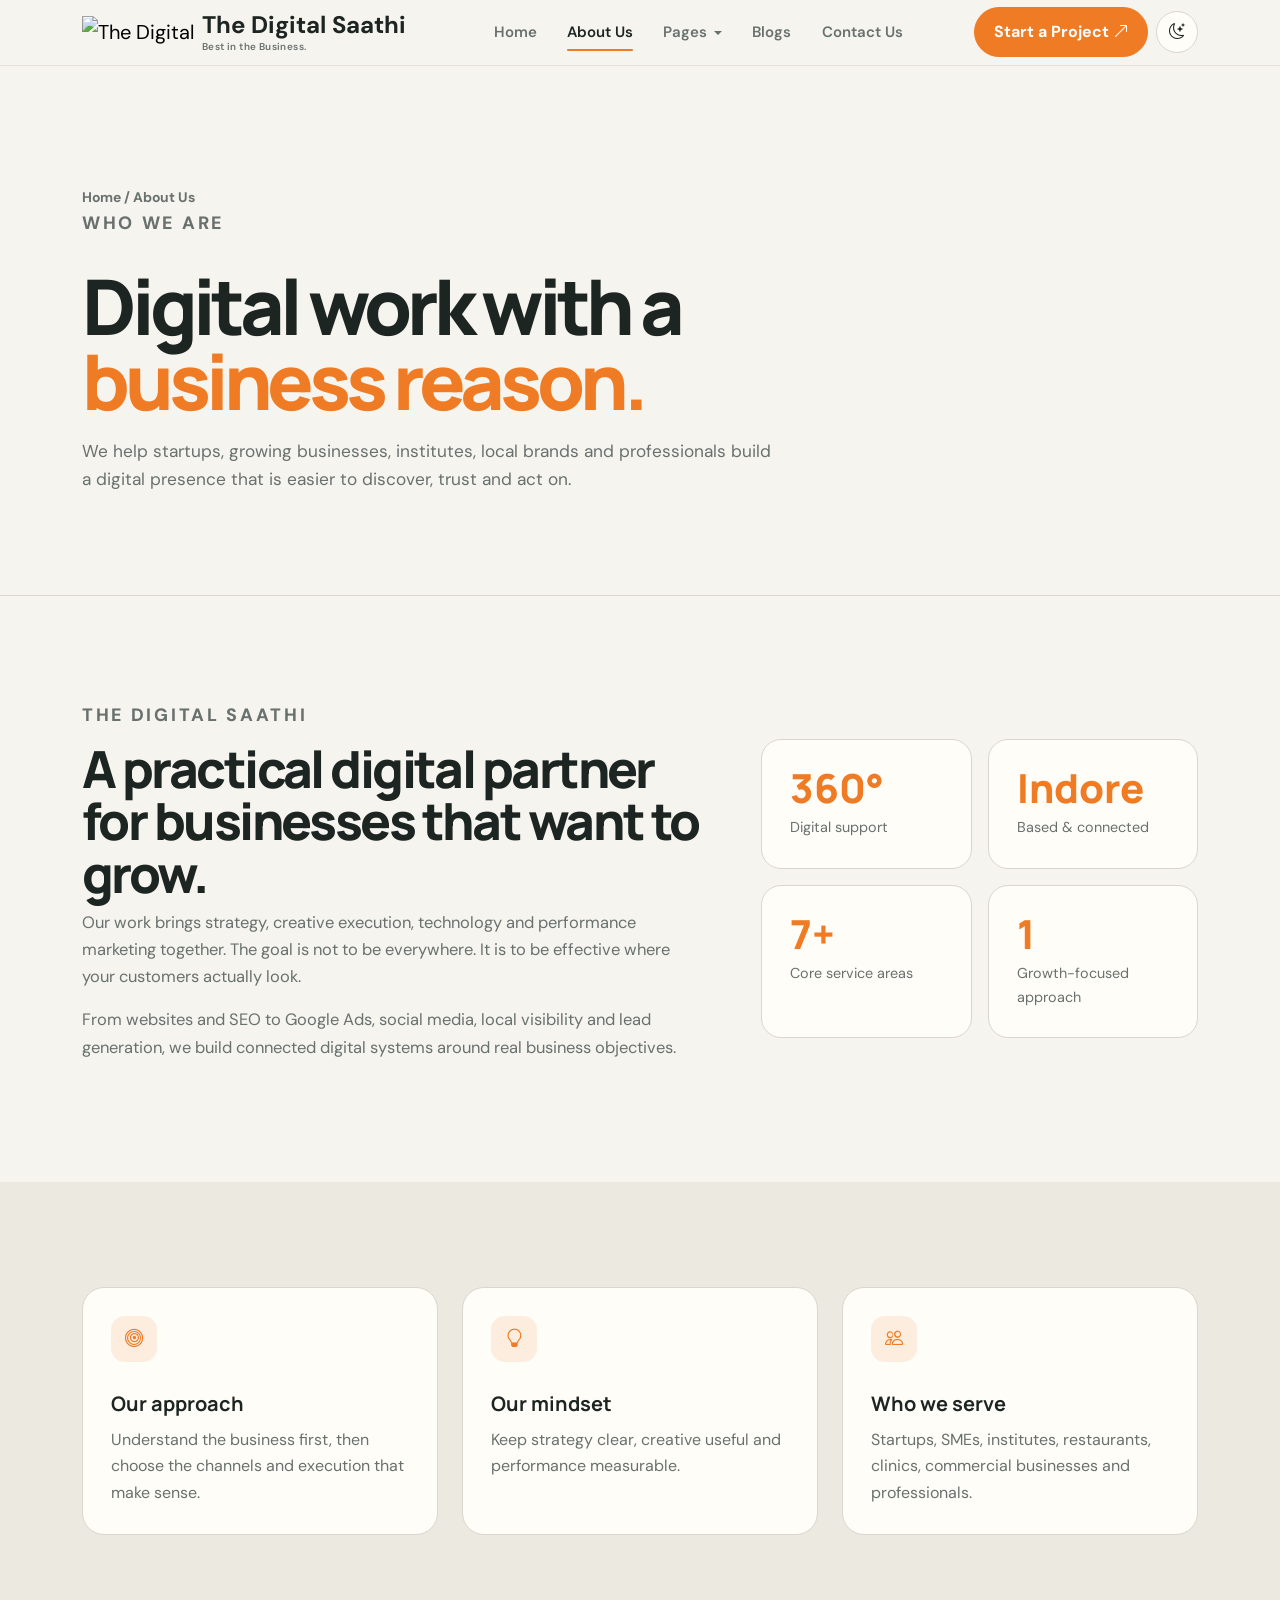
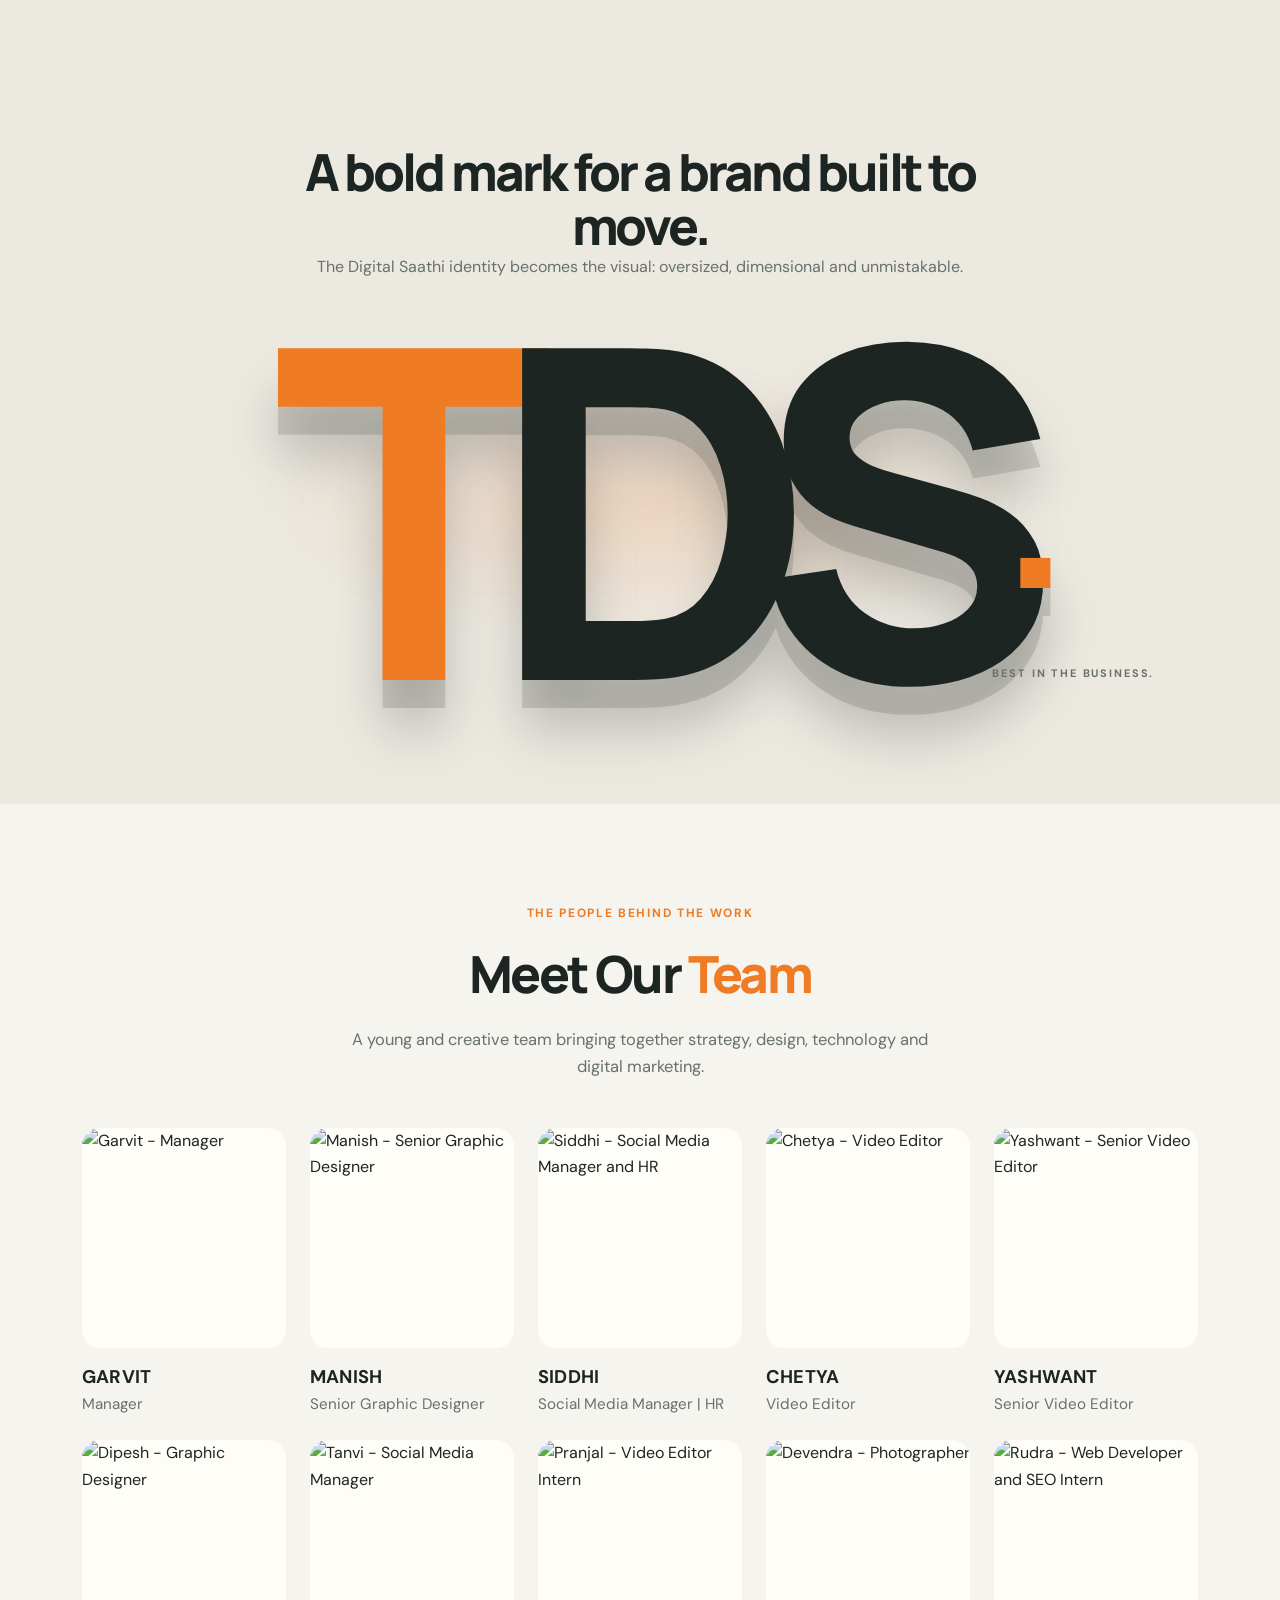
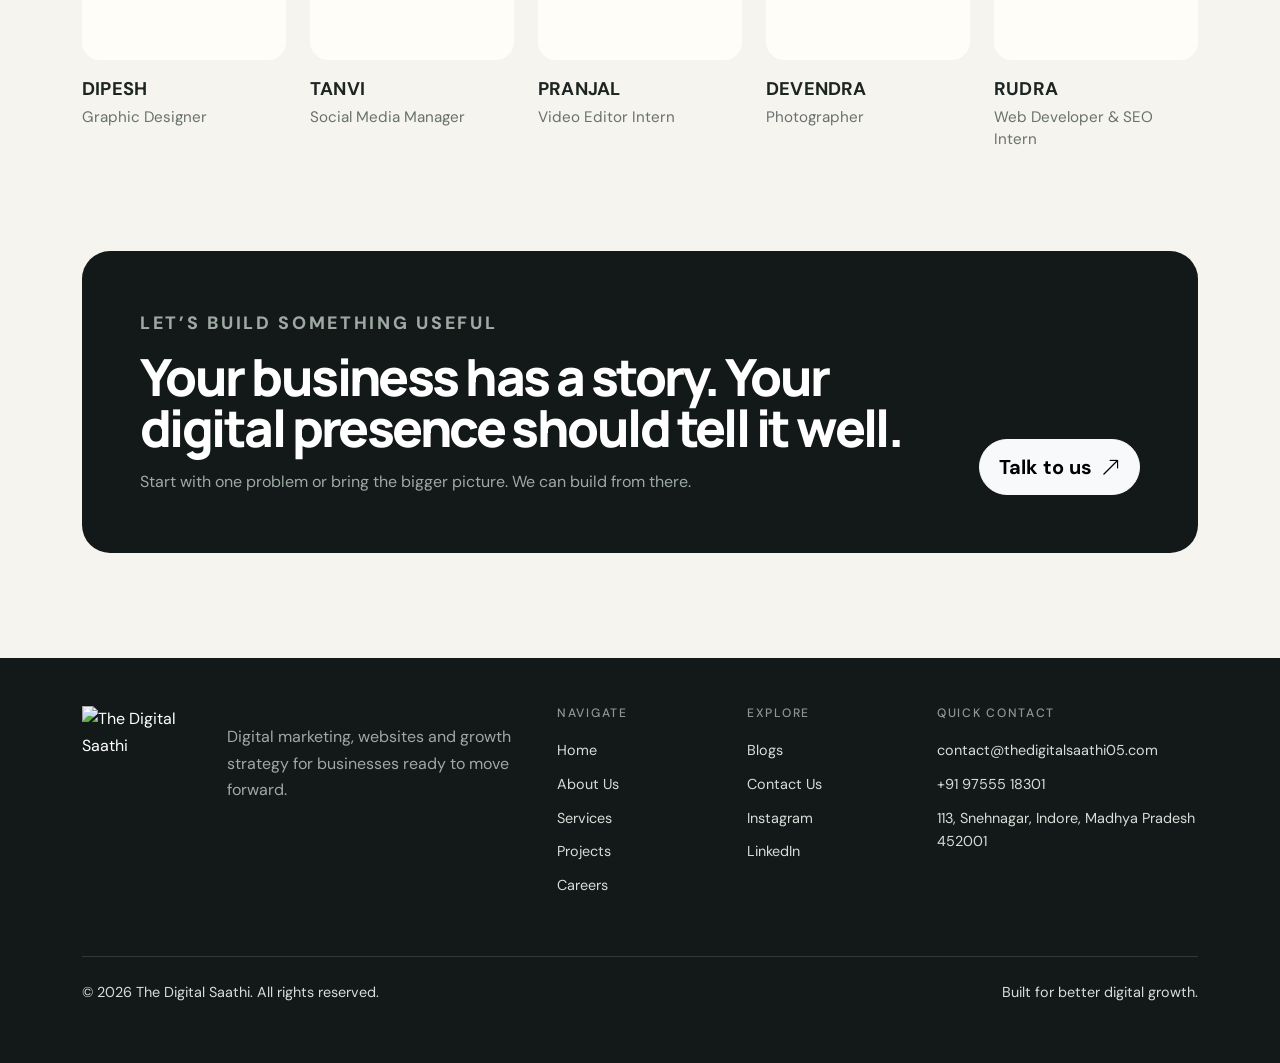
==== about.html @ 571f14b5 "Add animations and visual enhancements" ====
<!doctype html>
<html lang="en" data-theme="light">
    <head>
        <meta charset="utf-8" />
        <meta name="viewport" content="width=device-width, initial-scale=1" />
        <meta
            name="description"
            content="The Digital Saathi is a trusted digital marketing company in Indore offering SEO, social media marketing, ads, videography & web development."
        />
        <title>About Us | Digital Marketing Agency in Indore - The Digital Saathi</title>
        <link rel="icon" type="image/png" href="assets/logo.png" />
        <link rel="preconnect" href="https://fonts.googleapis.com" />
        <link rel="preconnect" href="https://fonts.gstatic.com" crossorigin />
        <link
            href="https://fonts.googleapis.com/css2?family=DM+Sans:wght@400;500;600;700&family=Manrope:wght@600;700;800&display=swap"
            rel="stylesheet"
        />
        <link
            href="https://cdn.jsdelivr.net/npm/bootstrap@5.3.3/dist/css/bootstrap.min.css"
            rel="stylesheet"
        />
        <link
            href="https://cdn.jsdelivr.net/npm/bootstrap-icons@1.11.3/font/bootstrap-icons.css"
            rel="stylesheet"
        />
        <link rel="stylesheet" href="style.css" />
    </head>
    <body>
        <header class="site-header">
            <nav
                class="navbar navbar-expand-lg py-3"
                aria-label="Main navigation"
            >
                <div class="container">
                    <a
                        class="navbar-brand d-flex align-items-center gap-2"
                        href="index.html"
                    >
                        <img
                            src="assets/logo.png"
                            alt="The Digital Saathi"
                            class="brand-logo"
                        />

                        <span class="brand-text">
                            <span class="brand-name">The Digital Saathi</span>
                            <span class="brand-tagline"
                                >Best in the Business.</span
                            >
                        </span>
                    </a>
                    <div
                        class="d-flex align-items-center gap-2 order-lg-3 navbar-actions"
                    >
                        <a
                            href="contact.html"
                            class="btn btn-brand d-none d-sm-inline-flex"
                            >Start a Project
                            <i class="bi bi-arrow-up-right ms-1"></i></a
                        ><button
                            class="navbar-toggler"
                            type="button"
                            data-bs-toggle="collapse"
                            data-bs-target="#mainNav"
                            aria-controls="mainNav"
                            aria-expanded="false"
                            aria-label="Toggle navigation"
                        >
                            <span class="navbar-toggler-icon"></span>
                        </button>
                        <button
                            class="theme-toggle"
                            id="themeToggle"
                            aria-label="Switch theme">
                            <i class="bi bi-moon-stars"></i>
                        </button>
                    </div>
                    <div
                        class="collapse navbar-collapse justify-content-center"
                        id="mainNav"
                    >
                        <ul class="navbar-nav gap-lg-2 align-items-lg-center">
                            <li class="nav-item">
                                <a class="nav-link" href="index.html">Home</a>
                            </li>
                            <li class="nav-item">
                                <a class="nav-link active" href="about.html"
                                    >About Us</a
                                >
                            </li>
                            <li class="nav-item dropdown">
                                <a
                                    class="nav-link dropdown-toggle"
                                    href="#"
                                    role="button"
                                    data-bs-toggle="dropdown"
                                    aria-expanded="false"
                                    >Pages</a
                                >
                                <ul class="dropdown-menu">
                                    <li>
                                        <a
                                            class="dropdown-item"
                                            href="services.html"
                                            >Services</a
                                        >
                                    </li>
                                    <li>
                                        <a
                                            class="dropdown-item"
                                            href="projects.html"
                                            >Projects</a
                                        >
                                    </li>
                                    <li>
                                        <a
                                            class="dropdown-item"
                                            href="careers.html"
                                            >Careers</a
                                        >
                                    </li>
                                </ul>
                            </li>
                            <li class="nav-item">
                                <a class="nav-link" href="blog.html">Blogs</a>
                            </li>
                            <li class="nav-item">
                                <a class="nav-link" href="contact.html"
                                    >Contact Us</a
                                >
                            </li>
                        </ul>
                    </div>
                </div>
            </nav>
        </header>
        <main>
            <section class="page-hero">
                <div class="container">
                    <div class="breadcrumbs">
                        <a href="index.html">Home</a> / About Us
                    </div>
                    <div class="reveal">
                        <span class="section-kicker">Who we are</span>
                        <h1>
                            Digital work with a
                            <span class="accent-text">business reason.</span>
                        </h1>
                        <p>
                            We help startups, growing businesses, institutes,
                            local brands and professionals build a digital
                            presence that is easier to discover, trust and act
                            on.
                        </p>
                    </div>
                </div>
            </section>
            <section class="section-pad">
                <div class="container">
                    <div class="row g-5 align-items-center">
                        <div class="col-lg-7 reveal">
                            <span class="section-kicker"
                                >The Digital Saathi</span
                            >
                            <h2>
                                A practical digital partner for businesses that
                                want to grow.
                            </h2>
                            <p class="section-lead">
                                Our work brings strategy, creative execution,
                                technology and performance marketing together.
                                The goal is not to be everywhere. It is to be
                                effective where your customers actually look.
                            </p>
                            <p class="section-lead">
                                From websites and SEO to Google Ads, social
                                media, local visibility and lead generation, we
                                build connected digital systems around real
                                business objectives.
                            </p>
                        </div>
                        <div class="col-lg-5">
                            <div class="row g-3">
                                <div class="col-6 reveal">
                                    <div class="stat-card">
                                        <strong>360°</strong
                                        ><span>Digital support</span>
                                    </div>
                                </div>
                                <div class="col-6 reveal reveal-delay-1">
                                    <div class="stat-card">
                                        <strong>Indore</strong
                                        ><span>Based & connected</span>
                                    </div>
                                </div>
                                <div class="col-6 reveal reveal-delay-2">
                                    <div class="stat-card">
                                        <strong>7+</strong
                                        ><span>Core service areas</span>
                                    </div>
                                </div>
                                <div class="col-6 reveal reveal-delay-3">
                                    <div class="stat-card">
                                        <strong>1</strong
                                        ><span>Growth-focused approach</span>
                                    </div>
                                </div>
                            </div>
                        </div>
                    </div>
                </div>
            </section>
            <section class="section-pad section-tint">
                <div class="container">
                    <div class="row g-4">
                        <div class="col-lg-4 reveal">
                            <div class="feature-card">
                                <div class="icon-box">
                                    <i class="bi bi-bullseye"></i>
                                </div>
                                <h3>Our approach</h3>
                                <p>
                                    Understand the business first, then choose
                                    the channels and execution that make sense.
                                </p>
                            </div>
                        </div>
                        <div class="col-lg-4 reveal reveal-delay-1">
                            <div class="feature-card">
                                <div class="icon-box">
                                    <i class="bi bi-lightbulb"></i>
                                </div>
                                <h3>Our mindset</h3>
                                <p>
                                    Keep strategy clear, creative useful and
                                    performance measurable.
                                </p>
                            </div>
                        </div>
                        <div class="col-lg-4 reveal reveal-delay-2">
                            <div class="feature-card">
                                <div class="icon-box">
                                    <i class="bi bi-people"></i>
                                </div>
                                <h3>Who we serve</h3>
                                <p>
                                    Startups, SMEs, institutes, restaurants,
                                    clinics, commercial businesses and
                                    professionals.
                                </p>
                            </div>
                        </div>
                    </div>
                </div>
            </section>

            <!-- Standalone concept 2: Giant DS Sculpture -->
        <section class="section-pad" id="dsConceptSculpture" aria-labelledby="dsSculptureTitle">
            <div class="container ds-concept-inner">
                <div class="ds-concept-head">
                    <!-- <span class="ds-concept-kicker">The brand, in the spotlight</span> -->
                    <h2 id="dsSculptureTitle">A bold mark for a brand built to move.</h2>
                    <p class="ds-concept-intro">The Digital Saathi identity becomes the visual: oversized, dimensional and unmistakable.</p>
                </div>
                <div class="ds-sculpture-stage" data-ds-sculpture>
                    <div class="ds-sculpture-grid" aria-hidden="true"></div>
                    <i class="bi bi-stars ds-sculpture-star ds-star-one" aria-hidden="true"></i><i class="bi bi-stars ds-sculpture-star ds-star-two" aria-hidden="true"></i>
                    <div class="ds-sculpture-mark" aria-label="DS, The Digital Saathi"><span>T</span><span>D</span><span>S</span><span class="ds-sculpture-period">.</span></div>
                    <span class="ds-sculpture-caption">Best in the Business.</span>
                </div>
            </div>
        </section>

            <!-- ========================= OUR TEAM ========================= -->

            <section class="team-section section-padding" id="team">
                <div class="container">
                    <div class="section-heading text-center mb-5">
                        <span class="section-eyebrow"
                            >THE PEOPLE BEHIND THE WORK</span
                        >
                        <h2>Meet Our <span>Team</span></h2>
                        <p>
                            A young and creative team bringing together
                            strategy, design, technology and digital marketing.
                        </p>
                    </div>

                    <div class="row g-4">
                        <!-- Garvit -->
                        <div class="col-12 col-md-4 team-col">
                            <div class="team-card">
                                <div class="team-image">
                                    <img
                                        src="assets/team/garvit.jpeg"
                                        alt="Garvit - Manager"
                                        loading="lazy"
                                    />
                                </div>
                                <div class="team-info">
                                    <h3>Garvit</h3>
                                    <p>Manager</p>
                                </div>
                            </div>
                        </div>

                        <!-- Manish -->
                        <div class="col-12 col-md-4 team-col">
                            <div class="team-card">
                                <div class="team-image">
                                    <img
                                        src="assets/team/manish.jpeg"
                                        alt="Manish - Senior Graphic Designer"
                                        loading="lazy"
                                    />
                                </div>
                                <div class="team-info">
                                    <h3>Manish</h3>
                                    <p>Senior Graphic Designer</p>
                                </div>
                            </div>
                        </div>

                        <!-- Siddhi -->
                        <div class="col-12 col-md-4 team-col">
                            <div class="team-card">
                                <div class="team-image">
                                    <img
                                        src="assets/team/siddhi.jpeg"
                                        alt="Siddhi - Social Media Manager and HR"
                                        loading="lazy"
                                    />
                                </div>
                                <div class="team-info">
                                    <h3>Siddhi</h3>
                                    <p>Social Media Manager | HR</p>
                                </div>
                            </div>
                        </div>

                        <!-- Chetya -->
                        <div class="col-12 col-md-4 team-col">
                            <div class="team-card">
                                <div class="team-image">
                                    <img
                                        src="assets/team/chetya.jpeg"
                                        alt="Chetya - Video Editor"
                                        loading="lazy"
                                    />
                                </div>
                                <div class="team-info">
                                    <h3>Chetya</h3>
                                    <p>Video Editor</p>
                                </div>
                            </div>
                        </div>

                        <!-- Yashwant -->
                        <div class="col-12 col-md-4 team-col">
                            <div class="team-card">
                                <div class="team-image">
                                    <img
                                        src="assets/team/yashwant.jpeg"
                                        alt="Yashwant - Senior Video Editor"
                                        loading="lazy"
                                    />
                                </div>
                                <div class="team-info">
                                    <h3>Yashwant</h3>
                                    <p>Senior Video Editor</p>
                                </div>
                            </div>
                        </div>

                        <!-- Dipesh -->
                        <div class="col-12 col-md-4 team-col">
                            <div class="team-card">
                                <div class="team-image">
                                    <img
                                        src="assets/team/dipesh.jpeg"
                                        alt="Dipesh - Graphic Designer"
                                        loading="lazy"
                                    />
                                </div>
                                <div class="team-info">
                                    <h3>Dipesh</h3>
                                    <p>Graphic Designer</p>
                                </div>
                            </div>
                        </div>

                        <!-- Tanvi -->
                        <div class="col-12 col-md-4 team-col">
                            <div class="team-card">
                                <div class="team-image">
                                    <img
                                        src="assets/team/tanvi.jpeg"
                                        alt="Tanvi - Social Media Manager"
                                        loading="lazy"
                                    />
                                </div>
                                <div class="team-info">
                                    <h3>Tanvi</h3>
                                    <p>Social Media Manager</p>
                                </div>
                            </div>
                        </div>

                        <!-- Pranjal -->
                        <div class="col-12 col-md-4 team-col">
                            <div class="team-card">
                                <div class="team-image">
                                    <img
                                        src="assets/team/pranjal.jpeg"
                                        alt="Pranjal - Video Editor Intern"
                                        loading="lazy"
                                    />
                                </div>
                                <div class="team-info">
                                    <h3>Pranjal</h3>
                                    <p>Video Editor Intern</p>
                                </div>
                            </div>
                        </div>

                        <!-- Devendra -->
                        <div class="col-12 col-md-4 team-col">
                            <div class="team-card">
                                <div class="team-image">
                                    <img
                                        src="assets/team/devendra.jpeg"
                                        alt="Devendra - Photographer"
                                        loading="lazy"
                                    />
                                </div>
                                <div class="team-info">
                                    <h3>Devendra</h3>
                                    <p>Photographer</p>
                                </div>
                            </div>
                        </div>

                        <!-- Rudra -->
                        <div class="col-12 col-md-4 team-col">
                            <div class="team-card">
                                <div class="team-image">
                                    <img
                                        src="assets/team/rudra.png"
                                        alt="Rudra - Web Developer and SEO Intern"
                                        loading="lazy"
                                    />
                                </div>
                                <div class="team-info">
                                    <h3>Rudra</h3>
                                    <p>Web Developer &amp; SEO Intern</p>
                                </div>
                            </div>
                        </div>
                    </div>
                </div>
            </section>

            <section class="cta-section">
                <div class="container">
                    <div class="cta-card reveal">
                        <div>
                            <span class="section-kicker light"
                                >Let’s build something useful</span
                            >
                            <h2>
                                Your business has a story. Your digital presence
                                should tell it well.
                            </h2>
                            <p>
                                Start with one problem or bring the bigger
                                picture. We can build from there.
                            </p>
                        </div>
                        <a class="btn btn-light btn-lg" href="contact.html"
                            >Talk to us <i class="bi bi-arrow-up-right ms-1"></i
                        ></a>
                    </div>
                </div>
            </section>
        </main>
        <footer class="site-footer">
            <div class="container py-5">
                <div class="row g-4 justify-content-between">
                    <div class="col-lg-5 d-flex flex-row">
                        <img
                            src="assets/logo.png"
                            alt="The Digital Saathi"
                            class="brand-logo f-logo"
                        />
                        <p class="footer-copy">
                            Digital marketing, websites and growth strategy for
                            businesses ready to move forward.
                        </p>
                    </div>
                    <div class="col-6 col-lg-2">
                        <h4>Navigate</h4>
                        <a href="index.html">Home</a
                        ><a href="about.html">About Us</a
                        ><a href="services.html">Services</a
                        ><a href="projects.html">Projects</a
                        ><a href="careers.html">Careers</a>
                    </div>
                    <div class="col-6 col-lg-2">
                        <h4>Explore</h4>
                        <a href="blog.html">Blogs</a
                        ><a href="contact.html">Contact Us</a
                        ><a
                            href="https://www.instagram.com/the_digital_saathi_/"
                            target="_blank"
                            rel="noopener"
                            >Instagram</a
                        ><a
                            href="https://www.linkedin.com/company/the-digital-saathi/"
                            target="_blank"
                            rel="noopener"
                            >LinkedIn</a
                        >
                    </div>
                    <div class="col-lg-3">
                        <h4>Quick contact</h4>
                        <a href="mailto:contact@thedigitalsaathi05.com"
                            >contact@thedigitalsaathi05.com</a
                        ><a href="tel:+919755518301">+91 97555 18301</a
                        ><span
                            >113, Snehnagar, Indore, Madhya Pradesh 452001</span
                        >
                    </div>
                </div>
                <div class="footer-bottom mt-5 pt-4">
                    <span>© 2026 The Digital Saathi. All rights reserved.</span>
                    <span>Built for better digital growth.</span>
                </div>
            </div>
        </footer>
        <button id="backToTop" class="back-top" aria-label="Back to top">
            <i class="bi bi-arrow-up"></i>
        </button>
        <script src="https://cdn.jsdelivr.net/npm/bootstrap@5.3.3/dist/js/bootstrap.bundle.min.js"></script>
        <script src="script.js"></script>
    </body>
</html>
---- style.css ----
:root {
    --bg: #f6f4ef;
    --surface: #fffdf8;
    --surface-2: #ece9e1;
    --text: #1d2523;
    --muted: #68716e;
    --line: #d9d6cd;
    --dark: #121918;
    --dark-2: #1a2220;
    --accent: #ef7b24;
    --accent-2: #d96012;
    --shadow: 0 18px 50px rgba(25, 31, 29, .08)
}

html[data-theme="dark"] {
    --bg: #0d1211;
    --surface: #141a18;
    --surface-2: #1b2421;
    --text: #edf1ee;
    --muted: #a6afaa;
    --line: #2c3531;
    --dark: #070b0a;
    --dark-2: #111715;
    --shadow: 0 18px 50px rgba(0, 0, 0, .28)
}

* {
    box-sizing: border-box
}

html {
    scroll-behavior: smooth
}

body {
    margin: 0;
    background: var(--bg);
    color: var(--text);
    font-family: "DM Sans", sans-serif;
    line-height: 1.65;
    transition: background .25s ease, color .25s ease
}

/* ----- */
.brand-text {
    display: flex;
    flex-direction: column;
    line-height: 1.1;
}

.brand-name {
    font-size: 1.5rem;
    font-weight: 700;
    color: var(--text);
}

.brand-tagline {
    margin-top: 3px;
    font-size: 0.62rem;
    font-weight: 600;
    color: var(--muted);
    letter-spacing: 0.04em;
}

.navbar-brand:hover .brand-name {
    color: var(--accent);
}

.navbar-brand:hover .brand-tagline {
    color: var(--accent);
}

/* ------ */
a {
    color: inherit;
    text-decoration: none
}

.site-header {
    position: sticky;
    top: 0;
    z-index: 1000;
    background: color-mix(in srgb, var(--bg) 90%, transparent);
    backdrop-filter: blur(16px);
    border-bottom: 1px solid color-mix(in srgb, var(--line) 70%, transparent)
}

.navbar-brand {
    min-width: 170px
}

.brand-logo {
    width: 112px;
    height: auto;
    display: block
}

.nav-link {
    font-size: .94rem;
    font-weight: 600;
    color: var(--muted) !important;
    padding: .55rem .7rem !important
}

.nav-link:hover,
.nav-link.active {
    color: var(--text) !important
}

.btn {
    border-radius: 999px;
    font-weight: 700;
    padding: .75rem 1.15rem
}

.btn-brand {
    background: var(--accent);
    border: 1px solid var(--accent);
    color: #fff
}

.btn-brand:hover {
    background: var(--accent-2);
    border-color: var(--accent-2);
    color: #fff;
    transform: translateY(-1px)
}

.btn-outline-brand {
    border: 1px solid var(--line);
    color: var(--text);
    background: transparent
}

.btn-outline-brand:hover {
    border-color: var(--accent);
    color: var(--accent)
}

.theme-toggle {
    width: 42px;
    height: 42px;
    border: 1px solid var(--line);
    border-radius: 50%;
    background: var(--surface);
    color: var(--text);
    display: grid;
    place-items: center
}

.navbar-toggler {
    border-color: var(--line);
    padding: .45rem
}

.navbar-toggler-icon {
    filter: var(--toggler-filter, none)
}

html[data-theme="dark"] .navbar-toggler-icon {
    filter: invert(1)
}

.section-pad {
    padding: 105px 0
}

.section-heading {
    display: flex;
    flex-direction: column;
    gap: 10px;
}

.hero {
    min-height: calc(100vh - 76px);
    display: flex;
    align-items: center;
    position: relative
}

.hero h1 {
    font: 800 clamp(3rem, 6vw, 5.8rem)/.98 "Manrope", sans-serif;
    letter-spacing: -.065em;
    max-width: 900px;
    margin: 20px 0
}

.accent-text {
    color: var(--accent)
}

.hero-copy {
    font-size: 1.14rem;
    color: var(--muted);
    max-width: 680px
}

.eyebrow,
.section-kicker {
    display: inline-flex;
    align-items: center;
    gap: .55rem;
    text-transform: uppercase;
    letter-spacing: .15em;
    font-size: 1.12rem;
    font-weight: 800;
    color: var(--muted)
}

.eyebrow-dot {
    width: 7px;
    height: 7px;
    background: var(--accent);
    border-radius: 50%;
    box-shadow: 0 0 0 5px color-mix(in srgb, var(--accent) 15%, transparent)
}

.hero-note {
    font-size: .9rem;
    color: var(--muted)
}

.hero-orb {
    position: absolute;
    border-radius: 50%;
    pointer-events: none;
    filter: blur(1px);
    opacity: .6
}

.hero-orb-one {
    width: 330px;
    height: 330px;
    right: 7%;
    top: 2%;
    background: radial-gradient(circle, color-mix(in srgb, var(--accent) 15%, transparent), transparent 68%)
}

.hero-orb-two {
    width: 230px;
    height: 230px;
    left: 32%;
    bottom: 3%;
    background: radial-gradient(circle, color-mix(in srgb, #8da59b 15%, transparent), transparent 68%)
}

.hero-card {
    background: var(--dark);
    border: 1px solid #303936;
    border-radius: 28px;
    padding: 18px;
    color: #fff;
    box-shadow: var(--shadow);
    transform: rotate(1deg)
}

.hero-card-top,
.hero-card-bottom {
    display: flex;
    justify-content: space-between;
    align-items: center;
    font-size: .72rem;
    letter-spacing: .12em;
    color: #aab3ae
}

.status {
    letter-spacing: .04em;
    color: #d8dfdb
}

.status i {
    display: inline-block;
    width: 7px;
    height: 7px;
    border-radius: 50%;
    background: #6fcf97;
    margin-right: 6px
}

.hero-visual {
    height: 420px;
    margin: 14px 0;
    border-radius: 20px;
    position: relative;
    overflow: hidden;
    background: radial-gradient(circle at 30% 25%, rgba(239, 123, 36, .28), transparent 30%), linear-gradient(135deg, #202a27, #101514)
}

.signal {
    position: absolute;
    border: 1px solid rgba(239, 123, 36, .25);
    border-radius: 50%;
    left: 50%;
    top: 50%;
    transform: translate(-50%, -50%)
}

.signal-a {
    width: 150px;
    height: 150px
}

.signal-b {
    width: 270px;
    height: 270px
}

.signal-c {
    width: 410px;
    height: 410px
}

.growth-line {
    position: absolute;
    left: 12%;
    right: 12%;
    bottom: 24%;
    height: 45%;
    display: flex;
    align-items: flex-end;
    gap: 7%;
    transform: skewY(-12deg)
}

.growth-line span {
    flex: 1;
    border-radius: 8px 8px 2px 2px;
    background: linear-gradient(to top, rgba(239, 123, 36, .15), var(--accent));
    height: 20%
}

.growth-line span:nth-child(2) {
    height: 34%
}

.growth-line span:nth-child(3) {
    height: 48%
}

.growth-line span:nth-child(4) {
    height: 57%
}

.growth-line span:nth-child(5) {
    height: 78%
}

.growth-line span:nth-child(6) {
    height: 95%
}

.growth-arrow {
    position: absolute;
    right: 12%;
    top: 17%;
    width: 72px;
    height: 72px;
    border: 1px solid rgba(255, 255, 255, .22);
    border-radius: 50%;
    display: grid;
    place-items: center;
    font-size: 1.5rem;
    color: #fff
}

.hero-card-bottom {
    padding-top: 3px;
    letter-spacing: 0
}

.hero-card-bottom small {
    display: block;
    color: #87918c;
    font-size: .7rem;
    text-transform: uppercase;
    letter-spacing: .13em
}

.hero-card-bottom strong {
    display: block;
    color: #fff;
    font-size: .88rem;
    margin-top: 2px
}

.mini-badge {
    width: 38px;
    height: 38px;
    border: 1px solid rgba(255, 255, 255, .18);
    border-radius: 50%;
    display: grid;
    place-items: center;
    color: var(--accent);
    font-weight: 800
}

.border-y {
    border-top: 1px solid var(--line);
    border-bottom: 1px solid var(--line)
}

.trust-strip {
    background: var(--surface)
}

.muted-label {
    color: var(--muted);
    font-size: .74rem;
    text-transform: uppercase;
    letter-spacing: .12em;
    margin-right: .45rem
}

.trust-strip strong {
    font-size: .88rem
}

.section-kicker {
    margin-bottom: 12px
}

.section-kicker.light {
    color: #9fa9a4
}

.section-heading h2,
.section-pad h2 {
    font: 800 clamp(2.2rem, 4vw, 4rem)/1.02 "Manrope", sans-serif;
    letter-spacing: -.05em;
    margin: 0;
    max-width: 780px
}

.section-lead,
.section-heading>p {
    color: var(--muted);
    font-size: 1.03rem;
    max-width: 610px
}

.feature-card,
.service-card,
.project-card,
.quote-card {
    background: var(--surface);
    border: 1px solid var(--line);
    border-radius: 22px
}

.feature-card {
    padding: 28px;
    height: 100%
}

.icon-box {
    width: 46px;
    height: 46px;
    border-radius: 14px;
    background: color-mix(in srgb, var(--accent) 12%, var(--surface));
    color: var(--accent);
    display: grid;
    place-items: center;
    font-size: 1.15rem;
    margin-bottom: 28px
}

.feature-card h3,
.service-card h3,
.project-body h3 {
    font: 700 1.25rem "Manrope", sans-serif
}

.feature-card p,
.service-card p,
.project-body p {
    color: var(--muted);
    margin: 0
}

.section-tint {
    background: var(--surface-2)
}

.service-card {
    padding: 28px;
    height: 100%;
    position: relative;
    overflow: hidden;
    transition: transform 0.3s ease, border-color 0.3s ease, box-shadow 0.3s ease;
}

.service-card:hover {
    transform: translateY(-8px);
    border-color: var(--accent);
    box-shadow: 0 18px 40px rgba(0, 0, 0, 0.08);
}

.service-card>i {
    font-size: 1.6rem;
    color: var(--accent);
    display: block;
    margin: 44px 0 22px
}

.service-no {
    position: absolute;
    top: 22px;
    right: 24px;
    font-size: .75rem;
    color: var(--muted);
    font-weight: 800
}

.service-card a {
    display: inline-flex;
    gap: .4rem;
    margin-top: 24px;
    color: var(--text);
    font-weight: 700;
    font-size: .9rem
}

.service-mini {
    height: 100%;
    display: flex;
    gap: 18px;
    align-items: flex-start;
    padding: 22px;
    border: 1px solid var(--line);
    border-radius: 18px;
    background: color-mix(in srgb, var(--surface) 75%, transparent)
}

.service-mini>i {
    color: var(--accent);
    font-size: 1.3rem
}

.service-mini strong,
.service-mini span {
    display: block
}

.service-mini span {
    font-size: .88rem;
    color: var(--muted);
    margin-top: 4px
}

.project-card {
    overflow: hidden;
    height: 100%;
    transition: transform 0.3s ease, box-shadow 0.3s ease;
}

.project-card:hover {
    transform: translateY(-8px);
    box-shadow: 0 20px 45px rgba(0, 0, 0, 0.10);
}

.project-card img {
    transition: transform 0.5s ease;
}

.project-card:hover img {
    transform: scale(1.05);
}

.project-visual {
    height: 235px;
    padding: 20px;
    position: relative;
    display: flex;
    align-items: flex-end;
    justify-content: space-between;
    color: #fff;
    overflow: hidden
}

.project-visual:before,
.project-visual:after {
    content: "";
    position: absolute;
    border-radius: 50%;
    border: 1px solid rgba(255, 255, 255, .18)
}

.project-visual:before {
    width: 220px;
    height: 220px;
    right: -70px;
    top: -80px
}

.project-visual:after {
    width: 120px;
    height: 120px;
    left: -35px;
    bottom: -50px
}

.project-visual span {
    font-size: .7rem;
    letter-spacing: .15em;
    position: relative;
    z-index: 1
}

.project-mark {
    font: 800 2.8rem "Manrope", sans-serif;
    letter-spacing: -.08em;
    position: relative;
    z-index: 1
}

.project-1 {
    background: linear-gradient(135deg, #4c3326, #a66d45);
    background-image: url(assets/projects/coriander-leaf.jpeg);
}

.project-3 {
    width: 77%;
    margin: auto;
}

.project-5 {
    margin: 20px;
}

.project-visual {
    position: relative;
    overflow: hidden;
    height: 320px;
}

.project-visual .project-image {
    position: absolute;
    inset: 0;
    width: 100% !important;
    height: 100% !important;
    max-width: none !important;
    display: block;
    object-fit: contain;
    object-position: center;
    background: #fff;
}

.cat {
    color: black;
}

.project-restaurant {
    background: linear-gradient(135deg, #673a1c, #c18862)
}

.project-travel {
    background: linear-gradient(135deg, #243a4c, #648399)
}

.project-health {
    background: linear-gradient(135deg, #24443d, #6c9486)
}

.project-education {
    background: linear-gradient(135deg, #443d28, #96885b)
}

.project-cafe {
    background: linear-gradient(135deg, #392d3d, #8c6c84)
}

.project-play {
    background: linear-gradient(135deg, #263845, #5c8195)
}

.project-body {
    padding: 22px
}

.project-tag {
    display: inline-block;
    margin-top: 18px;
    padding: 5px 10px;
    border: 1px solid var(--line);
    border-radius: 999px;
    color: var(--muted);
    font-size: .72rem
}

.section-dark {
    background: var(--dark);
    color: #fff
}

.section-dark h2 {
    color: #fff
}

.dark-copy {
    color: #9ca7a1;
    max-width: 480px;
    margin-top: 22px
}

.process-list {
    border-top: 1px solid #303936
}

.process-item {
    display: grid;
    grid-template-columns: 72px 1fr;
    gap: 20px;
    padding: 28px 0;
    border-bottom: 1px solid #303936
}

.process-item>span {
    color: var(--accent);
    font-weight: 800;
    font-size: .85rem
}

.process-item h3 {
    font: 700 1.25rem "Manrope", sans-serif;
    margin: 0 0 6px
}

.process-item p {
    color: #9ca7a1;
    margin: 0;
    max-width: 600px
}

.quote-card {
    height: 100%;
    padding: 30px
}

.quote-mark {
    font: 800 4rem/.7 "Manrope", sans-serif;
    color: var(--accent);
    margin-bottom: 20px
}

.quote-card blockquote {
    font-size: 1.02rem;
    line-height: 1.7;
    margin: 0;
    color: var(--text)
}

.quote-card figcaption {
    margin-top: 26px;
    padding-top: 20px;
    border-top: 1px solid var(--line)
}

.quote-card figcaption strong,
.quote-card figcaption span {
    display: block
}

.quote-card figcaption span {
    color: var(--muted);
    font-size: .84rem;
    margin-top: 3px
}

.cta-section {
    padding: 0 0 105px
}

.cta-card {
    background: var(--dark);
    color: #fff;
    border-radius: 28px;
    padding: 58px;
    display: flex;
    justify-content: space-between;
    align-items: end;
    gap: 40px
}

.cta-card h2 {
    font: 800 clamp(2.2rem, 4vw, 4.2rem)/1 "Manrope", sans-serif;
    letter-spacing: -.05em;
    max-width: 780px;
    margin: 0 0 16px
}

.cta-card p {
    color: #9fa9a4;
    max-width: 620px;
    margin: 0
}

.cta-card .btn {
    white-space: nowrap
}

.contact-grid {
    display: grid;
    grid-template-columns: 2fr 1fr 1.5fr;
    gap: 25px
}

.contact-grid>div {
    padding-top: 18px;
    border-top: 1px solid var(--line)
}

.contact-grid span,
.contact-grid strong,
.contact-grid a {
    display: block
}

.contact-grid span {
    font-size: .7rem;
    text-transform: uppercase;
    letter-spacing: .15em;
    color: var(--muted);
    margin-bottom: 7px
}

.contact-grid strong,
.contact-grid a {
    font-size: .94rem
}

.contact-grid a:hover {
    color: var(--accent)
}

.site-footer {
    background: var(--dark);
    color: #fff
}

.footer-logo {
    width: 150px
}

.footer-copy {
    color: #9fa9a4;
    max-width: 300px;
    margin-top: 18px
}

.site-footer h4 {
    font-size: .76rem;
    text-transform: uppercase;
    letter-spacing: .14em;
    color: #8d9892;
    margin-bottom: 18px
}

.site-footer a,
.site-footer span {
    display: block;
    color: #d7ded9;
    font-size: .9rem;
    margin-bottom: 10px
}

.site-footer a:hover {
    color: var(--accent)
}

.footer-bottom {
    border-top: 1px solid #303936;
    color: #7f8a84;
    font-size: .76rem;
    display: flex;
    justify-content: space-between;
    gap: 20px
}

.back-top {
    position: fixed;
    right: 20px;
    bottom: 20px;
    width: 44px;
    height: 44px;
    border-radius: 50%;
    border: 1px solid var(--line);
    background: var(--surface);
    color: var(--text);
    display: grid;
    place-items: center;
    opacity: 0;
    pointer-events: none;
    transition: .25s;
    z-index: 999
}

.back-top.show {
    opacity: 1;
    pointer-events: auto
}

.reveal {
    opacity: 0;
    transform: translateY(26px);
    transition: opacity .7s ease, transform .7s ease;
}

.reveal-delay-0 {
    background-image: url(assets/projects/coriander-leaf.jpeg);

}

.reveal p {
    margin-top: 10px;
}

.reveal.visible {
    opacity: 1;
    transform: none
}

.reveal-delay-1 {
    transition-delay: .1s
}

.reveal-delay-2 {
    transition-delay: .18s
}

.reveal-delay-3 {
    transition-delay: .26s
}

@media(max-width:991.98px) {
    .navbar-brand {
        min-width: auto
    }

    .hero {
        padding-top: 75px
    }

    .hero-card {
        max-width: 560px;
        margin: auto
    }

    .cta-card {
        align-items: flex-start;
        flex-direction: column
    }

    .contact-grid {
        grid-template-columns: 1fr 1fr
    }

    .contact-grid>div:first-child {
        grid-column: 1/-1
    }
}

@media(max-width:575.98px) {
    .section-pad {
        padding: 78px 0
    }

    .hero h1 {
        font-size: 3rem
    }

    .hero-copy {
        font-size: 1rem
    }

    .hero-visual {
        height: 330px
    }

    .brand-logo {
        width: 80px !important
    }

    .contact-grid {
        grid-template-columns: 1fr
    }

    .cta-card {
        padding: 35px 25px
    }

    .footer-bottom {
        flex-direction: column
    }

    .trust-strip strong {
        display: block;
        margin-top: 6px
    }

    .btn-lg {
        font-size: .95rem
    }

    .navbar .btn-brand {
        padding: .65rem .9rem;
        font-size: .85rem
    }
}

/* Multi-page navigation */
.navbar .dropdown-menu {
    background: var(--surface);
    border: 1px solid var(--line);
    border-radius: 16px;
    padding: 10px;
    min-width: 190px;
    box-shadow: var(--shadow)
}

.navbar .dropdown-item {
    color: var(--text);
    font-size: .9rem;
    font-weight: 600;
    border-radius: 10px;
    padding: .7rem .8rem
}

.navbar .dropdown-item:hover,
.navbar .dropdown-item:focus {
    background: color-mix(in srgb, var(--accent) 10%, var(--surface));
    color: var(--accent)
}

.navbar .dropdown-toggle::after {
    margin-left: .35em
}

.page-hero {
    padding: 120px 0 85px;
    border-bottom: 1px solid var(--line);
    position: relative;
    overflow: hidden
}

.page-hero h1 {
    font: 800 clamp(3rem, 6vw, 5.6rem)/.98 "Manrope", sans-serif;
    letter-spacing: -.065em;
    max-width: 900px;
    margin: 18px 0
}

.page-hero p {
    font-size: 1.08rem;
    color: var(--muted);
    max-width: 690px
}

.breadcrumbs {
    font-size: .87rem;
    color: var(--muted);
    font-weight: 700
}

.breadcrumbs a:hover {
    color: var(--accent)
}

.stat-card {
    padding: 28px;
    border: 1px solid var(--line);
    border-radius: 20px;
    background: var(--surface);
    height: 100%
}

.stat-card strong {
    display: block;
    font: 800 2.5rem/1 "Manrope", sans-serif;
    color: var(--accent)
}

.stat-card span {
    display: block;
    color: var(--muted);
    font-size: .9rem;
    margin-top: 8px
}

.service-detail {
    padding: 34px;
    border: 1px solid var(--line);
    border-radius: 22px;
    background: var(--surface);
    height: 100%;
    position: relative
}

.service-detail .icon-box {
    margin-bottom: 24px
}

.service-detail h3 {
    font: 700 1.35rem "Manrope", sans-serif
}

.service-detail p {
    color: var(--muted)
}

.service-detail ul {
    list-style: none;
    padding: 0;
    margin: 20px 0 0
}

.service-detail li {
    padding: 7px 0;
    color: var(--muted);
    font-size: .9rem
}

.service-detail li::before {
    content: '↗';
    color: var(--accent);
    margin-right: 8px;
    font-weight: 700
}

.project-feature {
    border: 1px solid var(--line);
    border-radius: 24px;
    overflow: hidden;
    background: var(--surface)
}

.project-feature .project-visual {
    height: 300px
}

.project-feature .project-body {
    padding: 28px
}

.project-filter {
    display: flex;
    gap: 8px;
    flex-wrap: wrap
}

.filter-pill {
    border: 1px solid var(--line);
    background: var(--surface);
    color: var(--muted);
    border-radius: 999px;
    padding: 8px 14px;
    font-size: .8rem;
    font-weight: 700
}

.filter-pill.active,
.filter-pill:hover {
    border-color: var(--accent);
    color: var(--accent)
}

.career-card {
    border: 1px solid var(--line);
    border-radius: 20px;
    padding: 26px;
    background: var(--surface);
    height: 100%
}

.career-card h3 {
    font: 700 1.2rem "Manrope", sans-serif
}

.career-meta {
    color: var(--muted);
    font-size: .82rem
}

.blog-card {
    border: 1px solid var(--line);
    border-radius: 22px;
    overflow: hidden;
    background: var(--surface);
    height: 100%
}

.blog-cover {
    height: 210px;
    /* padding: 22px; */
    display: flex;
    align-items: flex-end;
    position: relative;
    color: #fff;
    background: linear-gradient(135deg, #26342f, #6b7d72)
}

.blog-cover.alt {
    background: linear-gradient(135deg, #3b3028, #8a684e)
}

.blog-cover.blue {
    background: linear-gradient(135deg, #293540, #607b8f)
}

.blog-cover span {
    font-size: .7rem;
    letter-spacing: .15em;
    font-weight: 700
}

.blog-body {
    padding: 24px
}

.blog-body h3 {
    font: 700 1.25rem/1.25 "Manrope", sans-serif
}

.blog-body p {
    color: var(--muted);
    font-size: .9rem
}

.blog-meta {
    color: var(--muted);
    font-size: .75rem;
    text-transform: uppercase;
    letter-spacing: .1em
}

.contact-card {
    border: 1px solid var(--line);
    border-radius: 22px;
    padding: 28px;
    background: var(--surface);
    height: 100%
}

.contact-card i {
    color: var(--accent);
    font-size: 1.35rem
}

.contact-card h3 {
    font: 700 1.15rem "Manrope", sans-serif;
    margin-top: 18px
}

.contact-card p,
.contact-card a {
    color: var(--muted);
    font-size: .92rem
}

.contact-card a:hover {
    color: var(--accent)
}

.form-control,
.form-select {
    background: var(--surface);
    border: 1px solid var(--line);
    color: var(--text);
    border-radius: 13px;
    padding: .8rem 1rem
}

.form-control:focus,
.form-select:focus {
    background: var(--surface);
    color: var(--text);
    border-color: var(--accent);
    box-shadow: 0 0 0 .2rem color-mix(in srgb, var(--accent) 12%, transparent)
}

.form-label {
    font-size: .82rem;
    font-weight: 700;
    color: var(--muted)
}

@media(max-width:991.98px) {
    .navbar .dropdown-menu {
        border: 0;
        box-shadow: none;
        background: transparent;
        padding-left: 12px
    }

    .page-hero {
        padding: 90px 0 65px
    }
}

.section-divider {
    width: 100%;
    height: 1px;
    background: rgba(30, 40, 38, 0.08);
}

/* =========================
   NAVBAR REFINEMENT
========================= */

.site-header .navbar {
    padding-top: 0.45rem !important;
    padding-bottom: 0.45rem !important;
}

.brand-logo {
    transition: transform 0.25s ease, opacity 0.25s ease;
}

.brand-logo:hover {
    transform: scale(1.04);
    opacity: 0.9;
}

/* Navbar link hover effect */

.navbar .nav-link {
    position: relative;
    transition: color 0.25s ease;
}

/* =========================
   NAVBAR HOVER EFFECT
========================= */

.navbar .nav-link {
    transition: color 0.25s ease;
}

.navbar .nav-link:hover,
.navbar .nav-link.active {
    color: var(--text) !important;
}

/* Underline only normal navigation links */
.navbar .nav-item:not(.dropdown) .nav-link {
    position: relative;
}

.navbar .nav-item:not(.dropdown) .nav-link::after {
    content: "";
    position: absolute;
    left: 0.7rem;
    right: 0.7rem;
    bottom: 0.15rem;
    height: 2px;
    background: var(--accent);
    transform: scaleX(0);
    transform-origin: center;
    transition: transform 0.25s ease;
    border-radius: 10px;
}

.navbar .nav-item:not(.dropdown) .nav-link:hover::after,
.navbar .nav-item:not(.dropdown) .nav-link.active::after {
    transform: scaleX(1);
}

/* Pages dropdown */
.navbar .dropdown-toggle {
    position: relative;
}

.navbar .dropdown-toggle::after {
    margin-left: 0.4rem;
    vertical-align: 0.15em;
    transition: transform 0.2s ease;
}

.navbar .dropdown.show .dropdown-toggle::after {
    transform: rotate(180deg);
}

/* =========================
   TEAM SECTION
========================= */

.team-section {
    padding: 100px 0;
}

.team-section .section-heading {
    max-width: 680px;
    margin-left: auto;
    margin-right: auto;
}

.team-section .section-eyebrow {
    display: inline-block;
    margin-bottom: 14px;
    font-size: 0.75rem;
    font-weight: 700;
    letter-spacing: 0.14em;
    text-transform: uppercase;
    color: var(--accent);
}

.team-section .section-heading h2 {
    margin-bottom: 16px;
}

.team-section .section-heading h2 span {
    color: var(--accent);
}

.team-section .section-heading p {
    color: var(--muted);
    max-width: 600px;
    margin: 0 auto;
}


/* Team Card */

.team-card {
    height: 100%;
    transition: transform 0.3s ease;
}

.team-card:hover {
    transform: translateY(-6px);
}

.team-image {
    position: relative;
    overflow: hidden;
    aspect-ratio: 1 / 1.08;
    border-radius: 18px;
    background: var(--surface);
}

.team-image img {
    width: 100%;
    height: 100%;
    display: block;
    object-fit: cover;
    transition: transform 0.45s ease;
}

.team-card:hover .team-image img {
    transform: scale(1.04);
}


/* Team Info */

.team-info {
    padding-top: 18px;
}

.team-info h3 {
    margin: 0 0 5px;
    font-size: 1.15rem;
    font-weight: 700;
    text-transform: uppercase;
    letter-spacing: 0.01em;
    color: var(--text);
}

.team-info p {
    margin: 0;
    color: var(--muted);
    font-size: 0.95rem;
    line-height: 1.5;
}


/* Mobile */

@media (max-width: 575.98px) {

    .team-section {
        padding: 70px 0;
    }

    .team-image {
        border-radius: 14px;
    }

    .team-info {
        padding-top: 12px;
    }

    .team-info h3 {
        font-size: 0.95rem;
    }

    .team-info p {
        font-size: 0.8rem;
    }

    .navbar-toggler {
        margin-top: -20px;
        margin-right: auto;
    }

    .f-logo {
        width: 80px;
        height: 80px !important;
        margin-top: 20px;
    }
}

@media (min-width: 992px) {
    .team-col {
        width: 20%;
    }
}

/* Hover Effects */

.btn {
    transition: transform 0.25s ease, box-shadow 0.25s ease, background-color 0.25s ease;
}

.btn:hover {
    transform: translateY(-3px);
    box-shadow: 0 10px 25px rgba(0, 0, 0, 0.10);
}



/* ----------------- */

@media (max-width: 991.98px) {

    .navbar .dropdown-menu {
        display: block !important;
        position: static;
        border: 0;
        box-shadow: none;
        padding: 0;
        margin: 0;
        background: transparent;
    }

    .navbar .dropdown-menu .dropdown-item {
        display: block;
        padding: 0.65rem 0;
        margin-left: 11px;
        font-size: 1rem;
        font-weight: 600;
        color: var(--muted);
        background: transparent;
        text-align: left;
        padding-left: 0;
        padding-right: 0;
    }

    .navbar .dropdown-menu .dropdown-item:hover,
    .navbar .dropdown-menu .dropdown-item:focus {
        color: var(--accent);
        background: transparent;
    }

    .navbar .dropdown-menu .dropdown-item.active,
    .navbar .dropdown-menu .dropdown-item:focus {
        color: var(--text-muted) !important;
        background: var(--accent) transparent !important;

        border-radius: 0 !important;
        box-shadow: inset 0 -2px 0 var(--accent) !important;
        outline: none;

    }



    /* .navbar .dropdown-menu .dropdown-item.active:active {
        background: var(--accent) transparent !important;
        background: red !important;
        opacity: 100%;

    } */

    .navbar .dropdown-toggle {
        display: none;
    }

    .navbar .dropdown-menu .dropdown-item:focus {
        color: var(--text-muted) !important;
        background: transparent !important;
        outline: none;
        box-shadow: inset 0 -2px 0 var(--accent);
    }

    .brand-logo {
        width: 100px;
    }
}

@media (min-width: 576px) and (max-width: 991.98px) {
    .navbar-actions {
        display: flex;
        flex-direction: row !important;
        align-items: center;
        flex-wrap: nowrap;
        gap: 8px;
    }
}

@media (min-width: 768px) and (max-width: 991.98px) {
    .contact-card {
        padding: 1.25rem;
    }

    .contact-card a {
        font-size: 0.75rem;
        white-space: normal;
    }
}

@media (min-width: 768px) {


    .navbar .dropdown-menu .dropdown-item.active {
        background-color: transparent !important;
        background: transparent !important;
        background-image: none !important;
        color: inherit !important;
    }


}

@media (max-width: 991.98px) {

    .navbar .container {
        position: relative;
    }

    .navbar-actions {
        position: absolute;
        top: 20px;
        right: 10px;
        display: flex;
        flex-direction: column;
        align-items: center;
        gap: 8px !important;
        z-index: 10;
    }

}

.blog-cover {
    overflow: hidden;
}

.blog-cover .blog-image {
    width: 100%;
    height: 100%;
    display: block;
    object-fit: cover;
    object-position: center;
}

.f-logo {
    width: 120px;
    height: 120px;
    margin-right: 25px;
}


/* ================================= HOME PAGE ====================================== */

#dsConceptBrowser .ds-concept-inner {
    max-width: 1220px;
    margin: 0 auto;
}

#dsConceptBrowser .ds-concept-head {
    max-width: 720px;
    margin: 0 auto 28px;
    text-align: center;
}

#dsConceptBrowser .ds-concept-kicker {
    display: inline-flex;
    align-items: center;
    gap: 9px;
    margin-bottom: 12px;
    color: var(--accent);
    font-size: .74rem;
    font-weight: 800;
    letter-spacing: .15em;
    text-transform: uppercase;
}

#dsConceptBrowser .ds-concept-kicker::before {
    content: "";
    width: 22px;
    height: 2px;
    background: currentColor;
}

#dsConceptBrowser h2 {
    color: var(--ds-ink);
    font: 800 clamp(2rem, 4vw, 3.35rem)/1.05 Manrope, sans-serif;
    letter-spacing: -.055em;
}

#dsConceptBrowser .ds-concept-intro {
    color: var(--ds-muted);
    font-size: 1rem;
    line-height: 1.75;
}

#dsConceptBrowser {
    --ds-accent: var(--accent);
    --ds-accent-light: #ff9b61;
    --ds-ink: var(--text);
    --ds-muted: var(--muted);
    --ds-surface: var(--surface);
    --ds-border: var(--line);
    color: var(--ds-ink);
    background: var(--bg);
    overflow: hidden;
}

html[data-theme="dark"] #dsConceptBrowser {
    background: var(--bg);
}

#dsConceptBrowser .ds-ecosystem {
    --ds-pointer-x: 0deg;
    --ds-pointer-y: 0deg;
    position: relative;
    min-height: 510px;
    max-width: 1000px;
    margin: 0 auto;
    display: grid;
    place-items: center;
    perspective: 1100px;
    isolation: isolate;
}

#dsConceptBrowser .ds-ecosystem::before {
    content: "";
    position: absolute;
    width: min(74vw, 650px);
    aspect-ratio: 1;
    border-radius: 50%;
    background: radial-gradient(circle, color-mix(in srgb, var(--ds-accent) 12%, transparent), color-mix(in srgb, var(--ds-accent) 4%, transparent) 42%, transparent 70%);
    z-index: -2;
}

#dsConceptBrowser .ds-orbit-ring {
    position: absolute;
    width: min(78vw, 680px);
    height: min(43vw, 370px);
    border: 1px solid color-mix(in srgb, var(--ds-accent) 20%, transparent);
    border-radius: 50%;
    transform: rotate(-17deg);
}

#dsConceptBrowser .ds-orbit-ring::after {
    content: "";
    position: absolute;
    inset: 18px 28px;
    border: 1px dashed var(--ds-border);
    border-radius: 50%;
}

#dsConceptBrowser .ds-browser-window {
    position: relative;
    z-index: 2;
    width: min(560px, 72vw);
    border: 1px solid rgba(255, 255, 255, .65);
    border-radius: 17px;
    background: var(--ds-surface);
    box-shadow: 0 32px 80px rgba(20, 22, 28, .18), 0 8px 22px color-mix(in srgb, var(--ds-accent) 13%, transparent);
    overflow: hidden;
    transform: rotateX(var(--ds-pointer-y)) rotateY(var(--ds-pointer-x));
    transition: transform .2s ease-out;
}

#dsConceptBrowser .ds-browser-bar {
    height: 42px;
    display: flex;
    align-items: center;
    gap: 6px;
    padding: 0 14px;
    border-bottom: 1px solid var(--ds-border);
    background: color-mix(in srgb, var(--ds-surface), var(--ds-ink) 3%);
}

#dsConceptBrowser .ds-browser-dot {
    width: 7px;
    height: 7px;
    border-radius: 50%;
    background: var(--ds-accent);
    opacity: .82;
}

#dsConceptBrowser .ds-browser-address {
    width: 39%;
    margin: 0 auto;
    padding: 5px 10px;
    border: 1px solid var(--ds-border);
    border-radius: 30px;
    color: var(--ds-muted);
    font-size: .58rem;
    text-align: center;
}

#dsConceptBrowser .ds-browser-content {
    min-height: 255px;
    padding: clamp(20px, 4vw, 40px);
    display: grid;
    grid-template-columns: 1fr .8fr;
    gap: 24px;
    align-items: center;
}

#dsConceptBrowser .ds-browser-eyebrow {
    color: var(--ds-accent);
    font-size: .62rem;
    font-weight: 800;
    letter-spacing: .13em;
    text-transform: uppercase;
}

#dsConceptBrowser .ds-browser-title {
    max-width: 270px;
    margin: 8px 0;
    color: var(--ds-ink);
    font-family: Manrope, sans-serif;
    font-size: clamp(1.45rem, 3vw, 2rem);
    font-weight: 800;
    line-height: 1.12;
    letter-spacing: -.05em;
}

#dsConceptBrowser .ds-browser-copy {
    max-width: 250px;
    margin: 0;
    color: var(--ds-muted);
    font-size: .72rem;
    line-height: 1.6;
}

#dsConceptBrowser .ds-browser-cta {
    display: inline-flex;
    align-items: center;
    gap: 7px;
    margin-top: 16px;
    padding: 9px 13px;
    border-radius: 6px;
    background: var(--ds-accent);
    color: #fff;
    font-size: .65rem;
    font-weight: 700;
}

#dsConceptBrowser .ds-browser-chart {
    position: relative;
    height: 145px;
    border: 1px solid var(--ds-border);
    border-radius: 12px;
    background: linear-gradient(145deg, color-mix(in srgb, var(--ds-accent) 9%, transparent), transparent 60%);
    overflow: hidden;
}

#dsConceptBrowser .ds-browser-chart svg {
    position: absolute;
    inset: 10px;
    width: calc(100% - 20px);
    height: calc(100% - 20px);
}

#dsConceptBrowser .ds-chart-line {
    fill: none;
    stroke: var(--ds-accent);
    stroke-width: 3;
    stroke-linecap: round;
    stroke-dasharray: 180;
    animation: ds-chart-draw 2.6s ease-in-out infinite alternate;
}

#dsConceptBrowser .ds-chart-label {
    position: absolute;
    left: 12px;
    top: 10px;
    color: var(--ds-muted);
    font-size: .55rem;
}

#dsConceptBrowser .ds-service-chip {
    position: absolute;
    z-index: 3;
    min-width: 130px;
    display: flex;
    align-items: center;
    gap: 10px;
    padding: 11px 14px;
    border: 1px solid rgba(255, 255, 255, .72);
    border-radius: 12px;
    background: color-mix(in srgb, var(--ds-surface), transparent 9%);
    box-shadow: 0 13px 35px rgba(22, 25, 31, .11);
    backdrop-filter: blur(12px);
    animation: ds-chip-float 5s ease-in-out infinite;
}

#dsConceptBrowser .ds-service-chip:nth-of-type(2n) {
    animation-delay: -1.8s;
}

#dsConceptBrowser .ds-chip-icon {
    width: 32px;
    height: 32px;
    display: grid;
    place-items: center;
    border-radius: 9px;
    background: color-mix(in srgb, var(--ds-accent) 12%, transparent);
    color: var(--ds-accent);
    font-size: .95rem;
}

#dsConceptBrowser .ds-chip-name {
    display: block;
    color: var(--ds-ink);
    font-size: .72rem;
    font-weight: 800;
}

#dsConceptBrowser .ds-chip-detail {
    display: block;
    margin-top: 2px;
    color: var(--ds-muted);
    font-size: .57rem;
}

#dsConceptBrowser .ds-chip-seo {
    top: 5%;
    left: 18%;
}

#dsConceptBrowser .ds-chip-ads {
    top: 16%;
    right: 13%;
    animation-delay: -2.2s;
}

#dsConceptBrowser .ds-chip-social {
    right: 4%;
    bottom: 19%;
    animation-delay: -.8s;
}

#dsConceptBrowser .ds-chip-content {
    bottom: 7%;
    left: 22%;
    animation-delay: -3s;
}

#dsConceptBrowser .ds-chip-web {
    top: 44%;
    left: 0;
    animation-delay: -1.3s;
}

#dsConceptBrowser .ds-chip-data {
    right: 0;
    top: 48%;
    animation-delay: -2.7s;
}

#dsConceptBrowser .ds-ecosystem-note {
    margin: -4px auto 0;
    color: var(--ds-muted);
    font-size: .78rem;
    text-align: center;
}

@keyframes ds-chip-float {

    0%,
    100% {
        translate: 0 0;
    }

    50% {
        translate: 0 -10px;
    }
}

@keyframes ds-chart-draw {
    from {
        stroke-dashoffset: 180;
    }

    to {
        stroke-dashoffset: 0;
    }
}

@media (max-width: 767.98px) {
    #dsConceptBrowser .ds-ecosystem {
        min-height: 540px;
    }

    #dsConceptBrowser .ds-orbit-ring {
        width: 92vw;
        height: 390px;
    }

    #dsConceptBrowser .ds-browser-window {
        width: min(500px, 88vw);
    }

    #dsConceptBrowser .ds-browser-content {
        min-height: 225px;
        grid-template-columns: 1fr .65fr;
        gap: 12px;
        padding: 20px;
    }

    #dsConceptBrowser .ds-browser-chart {
        height: 115px;
    }

    #dsConceptBrowser .ds-service-chip {
        min-width: 0;
        padding: 8px 10px;
        gap: 7px;
    }

    #dsConceptBrowser .ds-chip-icon {
        width: 27px;
        height: 27px;
    }

    #dsConceptBrowser .ds-chip-name {
        font-size: .64rem;
    }

    #dsConceptBrowser .ds-chip-detail {
        font-size: .5rem;
    }

    #dsConceptBrowser .ds-chip-seo {
        top: 3%;
        left: 7%;
    }

    #dsConceptBrowser .ds-chip-ads {
        top: 12%;
        right: 3%;
    }

    #dsConceptBrowser .ds-chip-web {
        top: 43%;
        left: -1%;
    }

    #dsConceptBrowser .ds-chip-data {
        top: 47%;
        right: -1%;
    }

    #dsConceptBrowser .ds-chip-social {
        right: 2%;
        bottom: 10%;
    }

    #dsConceptBrowser .ds-chip-content {
        bottom: 4%;
        left: 4%;
    }
}

@media (max-width: 420px) {
    #dsConceptBrowser .ds-ecosystem {
        min-height: 500px;
    }

    #dsConceptBrowser .ds-browser-window {
        width: 91vw;
    }

    #dsConceptBrowser .ds-browser-content {
        grid-template-columns: 1fr .56fr;
        padding: 17px 14px;
    }

    #dsConceptBrowser .ds-browser-copy {
        font-size: .64rem;
    }

    #dsConceptBrowser .ds-chip-detail {
        display: none;
    }

    #dsConceptBrowser .ds-service-chip {
        padding: 7px;
    }
}

@media (prefers-reduced-motion: reduce) {
    #dsConceptBrowser * {
        animation-duration: .01ms !important;
        animation-iteration-count: 1 !important;
        scroll-behavior: auto !important;
    }

    #dsConceptBrowser .ds-browser-window {
        transition: none;
    }
}

/* ================================= ABOUT PAGE ====================================== */

#dsConceptSculpture {
    --ds-accent: var(--accent);
    --ds-ink: var(--text);
    --ds-muted: var(--muted);
    --ds-surface: var(--surface);
    --ds-border: var(--line);
    color: var(--ds-ink);
    background: var(--bg);
    overflow: hidden;
}

#dsConceptSculpture .ds-concept-inner {
    max-width: 1220px;
    margin: 0 auto;
}

#dsConceptSculpture .ds-concept-head {
    max-width: 720px;
    margin: 0 auto 28px;
    text-align: center;
}

#dsConceptSculpture .ds-concept-kicker {
    display: inline-flex;
    align-items: center;
    gap: 9px;
    margin-bottom: 12px;
    color: var(--accent);
    font-size: .74rem;
    font-weight: 800;
    letter-spacing: .15em;
    text-transform: uppercase;
}

#dsConceptSculpture .ds-concept-kicker::before {
    content: "";
    width: 22px;
    height: 2px;
    background: currentColor;
}

#dsConceptSculpture h2 {
    color: var(--ds-ink);
    font: 800 clamp(2rem, 4vw, 3.35rem)/1.05 Manrope, sans-serif;
    letter-spacing: -.055em;
}

#dsConceptSculpture .ds-concept-intro {
    color: var(--ds-muted);
    font-size: 1rem;
    line-height: 1.75;
}

#dsConceptSculpture {
    background: var(--surface-2);
}

#dsConceptSculpture .ds-sculpture-stage {
    position: relative;
    min-height: 390px;
    display: grid;
    place-items: center;
    perspective: 900px;
    isolation: isolate;
}

#dsConceptSculpture .ds-sculpture-stage::before {
    content: "";
    position: absolute;
    width: min(74vw, 760px);
    height: 270px;
    border-radius: 50%;
    background: radial-gradient(ellipse, color-mix(in srgb, var(--accent) 18%, transparent), transparent 70%);
    filter: blur(10px);
}

#dsConceptSculpture .ds-sculpture-grid {
    position: absolute;
    inset: 8% 4%;
    opacity: .28;
    background-image: linear-gradient(var(--line) 1px, transparent 1px), linear-gradient(90deg, var(--line) 1px, transparent 1px);
    background-size: 42px 42px;
    mask-image: radial-gradient(ellipse, black 10%, transparent 72%);
}

#dsConceptSculpture .ds-sculpture-mark {
    position: relative;
    z-index: 1;
    display: flex;
    align-items: center;
    color: var(--text);
    font: 800 clamp(9rem, 36vw, 29rem)/.75 Manrope, sans-serif;
    letter-spacing: -.14em;
    transform-style: preserve-3d;
    transform: rotateX(var(--ds-sculpture-y, 0deg)) rotateY(var(--ds-sculpture-x, 0deg));
    transition: transform .18s ease-out;
    filter: drop-shadow(0 28px 0 color-mix(in srgb, var(--text) 15%, transparent)) drop-shadow(0 45px 25px rgba(0, 0, 0, .2));
}

#dsConceptSculpture .ds-sculpture-mark span:first-child {
    color: var(--accent);
}

#dsConceptSculpture .ds-sculpture-period {
    align-self: center;
    margin-left: .015em;
    color: var(--accent);
    font-size: .48em;
    transform: translateZ(30px);
}

#dsConceptSculpture .ds-sculpture-caption {
    position: absolute;
    z-index: 2;
    bottom: 4%;
    right: 7%;
    color: var(--muted);
    font-size: .68rem;
    font-weight: 700;
    letter-spacing: .17em;
    text-transform: uppercase;
}

#dsConceptSculpture .ds-sculpture-star {
    position: absolute;
    z-index: 1;
    color: var(--accent);
    animation: ds-star-pulse 3.2s ease-in-out infinite;
}

#dsConceptSculpture .ds-star-one {
    top: 17%;
    left: 23%;
    font-size: 1rem;
}

#dsConceptSculpture .ds-star-two {
    right: 19%;
    top: 23%;
    font-size: .7rem;
    animation-delay: -1s;
}

@keyframes ds-star-pulse {

    0%,
    100% {
        opacity: .4;
        transform: scale(.8) rotate(0);
    }

    50% {
        opacity: 1;
        transform: scale(1.15) rotate(35deg);
    }
}

@media (max-width: 767.98px) {
    #dsConceptSculpture .ds-sculpture-stage {
        min-height: 300px;
    }
}

@media (prefers-reduced-motion: reduce) {
    #dsConceptSculpture * {
        animation-duration: .01ms !important;
        animation-iteration-count: 1 !important;
        scroll-behavior: auto !important;
    }

    #dsConceptSculpture .ds-sculpture-mark {
        transition: none;
    }
}

/* ================================= SERVICES PAGE ======================================== */
#dsConceptCommand {
    --ds-accent: var(--accent);
    --ds-ink: var(--text);
    --ds-muted: var(--muted);
    --ds-surface: var(--surface);
    --ds-border: var(--line);
    color: var(--ds-ink);
    background: var(--bg);
    overflow: hidden;
}

#dsConceptCommand .ds-concept-inner {
    max-width: 1220px;
    margin: 0 auto;
}

#dsConceptCommand .ds-concept-head {
    max-width: 720px;
    margin: 0 auto 28px;
    text-align: center;
}

#dsConceptCommand .ds-concept-kicker {
    display: inline-flex;
    align-items: center;
    gap: 9px;
    margin-bottom: 12px;
    color: var(--accent);
    font-size: .74rem;
    font-weight: 800;
    letter-spacing: .15em;
    text-transform: uppercase;
}

#dsConceptCommand .ds-concept-kicker::before {
    content: "";
    width: 22px;
    height: 2px;
    background: currentColor;
}

#dsConceptCommand h2 {
    color: var(--ds-ink);
    font: 800 clamp(2rem, 4vw, 3.35rem)/1.05 Manrope, sans-serif;
    letter-spacing: -.055em;
}

#dsConceptCommand .ds-concept-intro {
    color: var(--ds-muted);
    font-size: 1rem;
    line-height: 1.75;
}

#dsConceptCommand .ds-command-shell {
    max-width: 1000px;
    margin: 0 auto;
    padding: clamp(16px, 3vw, 30px);
    border: 1px solid var(--ds-border);
    border-radius: 22px;
    background: var(--ds-surface);
    box-shadow: 0 25px 70px rgba(20, 25, 23, .12);
}

#dsConceptCommand .ds-command-top {
    display: flex;
    align-items: center;
    justify-content: space-between;
    gap: 12px;
    padding-bottom: 18px;
    border-bottom: 1px solid var(--ds-border);
}

#dsConceptCommand .ds-command-brand {
    display: flex;
    align-items: center;
    gap: 10px;
    font: 800 .9rem Manrope, sans-serif;
}

#dsConceptCommand .ds-command-brand i {
    color: var(--accent);
    font-size: 1.2rem;
}

#dsConceptCommand .ds-command-live {
    color: var(--muted);
    font-size: .64rem;
}

#dsConceptCommand .ds-command-live::before {
    content: "";
    display: inline-block;
    width: 7px;
    height: 7px;
    margin-right: 7px;
    border-radius: 50%;
    background: #50b782;
    box-shadow: 0 0 0 4px color-mix(in srgb, #50b782 15%, transparent);
}

#dsConceptCommand .ds-command-ranges {
    display: flex;
    gap: 4px;
    padding: 3px;
    border: 1px solid var(--ds-border);
    border-radius: 9px;
    background: var(--bg);
}

#dsConceptCommand .ds-command-ranges button {
    padding: 5px 8px;
    border: 0;
    border-radius: 6px;
    color: var(--ds-muted);
    background: transparent;
    font: 700 .58rem "DM Sans", sans-serif;
    cursor: pointer;
}

#dsConceptCommand .ds-command-ranges button[aria-pressed="true"] {
    color: #fff;
    background: var(--accent);
}

#dsConceptCommand .ds-command-grid {
    display: grid;
    grid-template-columns: 1.6fr .9fr;
    gap: 15px;
    padding-top: 18px;
}

#dsConceptCommand .ds-command-card {
    min-width: 0;
    padding: 17px;
    border: 1px solid var(--ds-border);
    border-radius: 14px;
    background: color-mix(in srgb, var(--ds-surface) 90%, var(--bg));
}

#dsConceptCommand .ds-command-card h3 {
    margin: 0 0 4px;
    color: var(--ds-ink);
    font: 700 .83rem Manrope, sans-serif;
}

#dsConceptCommand .ds-command-card p {
    margin: 0;
    color: var(--ds-muted);
    font-size: .62rem;
}

#dsConceptCommand .ds-command-chart {
    height: 180px;
    margin-top: 12px;
}

#dsConceptCommand .ds-command-chart svg {
    width: 100%;
    height: 100%;
    overflow: visible;
}

#dsConceptCommand .ds-chart-gridline {
    stroke: var(--ds-border);
    stroke-width: 1;
    stroke-dasharray: 3 5;
}

#dsConceptCommand .ds-command-area {
    fill: url(#dsCommandFill);
    opacity: .32;
}

#dsConceptCommand .ds-command-line {
    fill: none;
    stroke: var(--accent);
    stroke-width: 3;
    stroke-linecap: round;
    stroke-dasharray: 520;
    animation: ds-command-draw 3s ease-out both;
}

#dsConceptCommand .ds-command-dot {
    fill: var(--accent);
    stroke: var(--ds-surface);
    stroke-width: 4;
}

#dsConceptCommand .ds-command-stats {
    display: grid;
    grid-template-columns: repeat(3, 1fr);
    gap: 10px;
    margin-top: 14px;
}

#dsConceptCommand .ds-command-stat {
    padding: 12px;
    border: 1px solid var(--ds-border);
    border-radius: 11px;
}

#dsConceptCommand .ds-command-stat small {
    display: block;
    color: var(--ds-muted);
    font-size: .58rem;
}

#dsConceptCommand .ds-command-stat strong {
    display: block;
    margin-top: 4px;
    color: var(--ds-ink);
    font: 800 1rem Manrope, sans-serif;
}

#dsConceptCommand .ds-command-stat em {
    color: #50a878;
    font-size: .57rem;
    font-style: normal;
}

#dsConceptCommand .ds-command-channels {
    display: grid;
    gap: 13px;
    margin-top: 17px;
}

#dsConceptCommand .ds-channel-row {
    display: grid;
    grid-template-columns: 24px 1fr auto;
    align-items: center;
    gap: 9px;
    color: var(--ds-muted);
    font-size: .65rem;
}

#dsConceptCommand .ds-channel-row i {
    color: var(--accent);
    font-size: .95rem;
}

#dsConceptCommand .ds-channel-row strong {
    color: var(--ds-ink);
    font-size: .64rem;
}

#dsConceptCommand .ds-channel-bar {
    grid-column: 2/4;
    height: 5px;
    overflow: hidden;
    border-radius: 8px;
    background: var(--surface-2);
}

#dsConceptCommand .ds-channel-bar span {
    display: block;
    height: 100%;
    border-radius: inherit;
    background: linear-gradient(90deg, var(--accent), #ffb17d);
    transform-origin: left;
    animation: ds-bar-grow 1.2s cubic-bezier(.2, .7, .2, 1) both;
}

#dsConceptCommand .ds-command-note {
    margin: 12px 0 0;
    color: var(--muted);
    font-size: .62rem;
    text-align: right;
}

#dsConceptCommand .ds-command-cta {
    display: inline-flex;
    align-items: center;
    gap: 7px;
    margin-top: 16px;
    padding: 9px 13px;
    border-radius: 6px;
    color: #fff;
    background: var(--accent);
    font-size: .65rem;
    font-weight: 700;
}

@keyframes ds-command-draw {
    from {
        stroke-dashoffset: 520;
    }

    to {
        stroke-dashoffset: 0;
    }
}

@keyframes ds-bar-grow {
    from {
        transform: scaleX(0);
    }

    to {
        transform: scaleX(1);
    }
}

@media (max-width: 767.98px) {
    #dsConceptCommand .ds-command-grid {
        grid-template-columns: 1fr;
    }

    #dsConceptCommand .ds-command-side {
        display: grid;
        grid-template-columns: 1fr 1fr;
        gap: 12px;
    }

    #dsConceptCommand .ds-command-side .ds-command-card {
        height: 100%;
    }
}

@media (max-width: 420px) {
    #dsConceptCommand .ds-command-side {
        grid-template-columns: 1fr;
    }

    #dsConceptCommand .ds-command-chart {
        height: 140px;
    }

    #dsConceptCommand .ds-command-stat {
        padding: 9px;
    }
}

@media (prefers-reduced-motion: reduce) {
    #dsConceptCommand * {
        animation-duration: .01ms !important;
        animation-iteration-count: 1 !important;
        scroll-behavior: auto !important;
    }
}
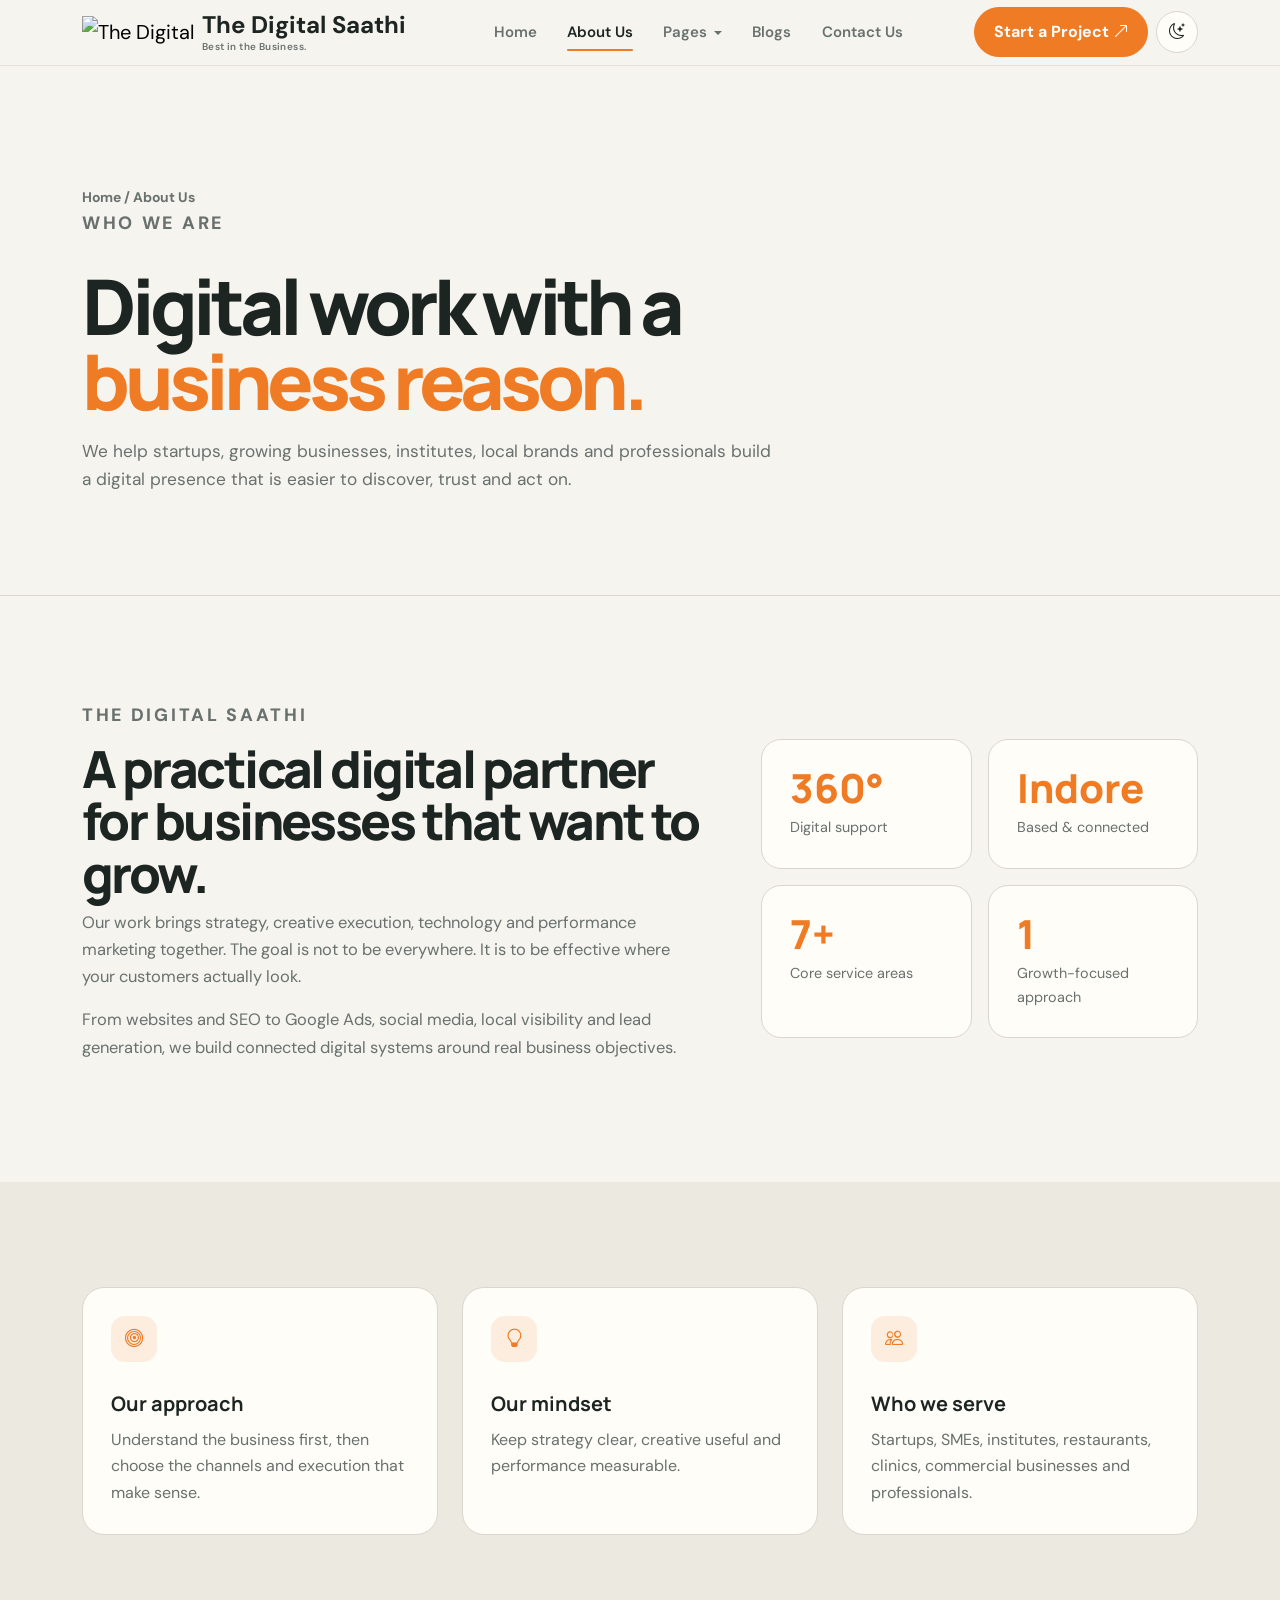
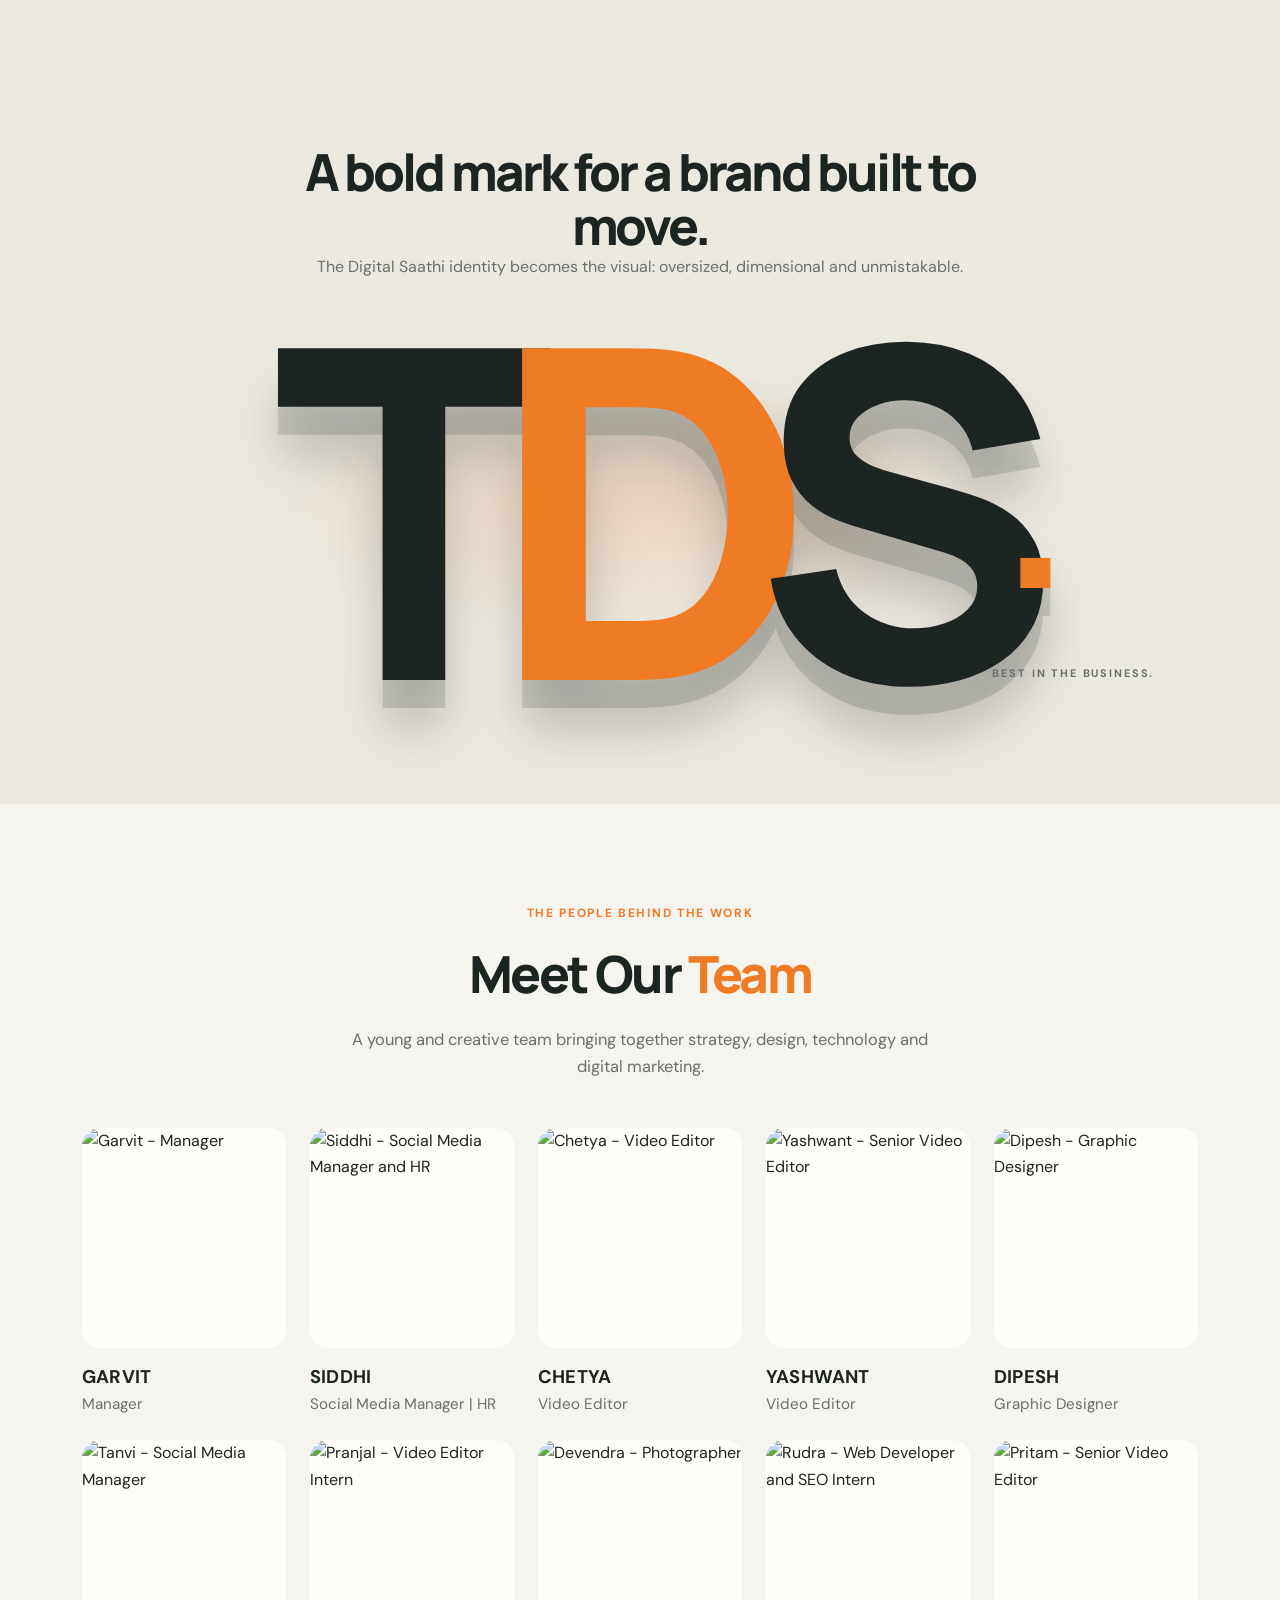
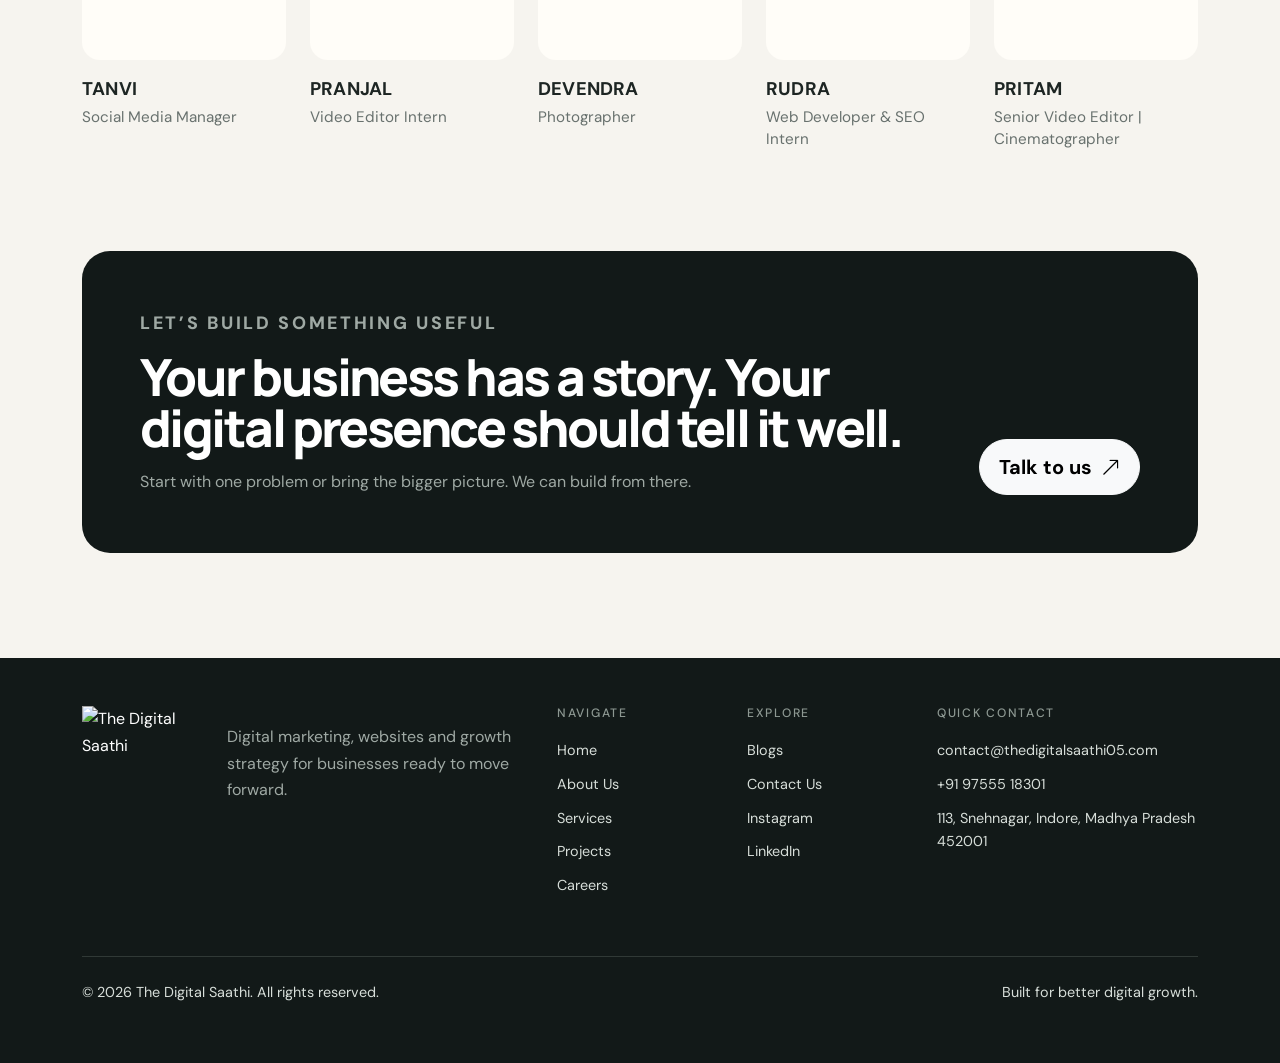
==== commit 06830ae7: "Add pritam to the team" ====
--- a/about.html
+++ b/about.html
@@ -304,7 +304,7 @@
                             </div>
                         </div>
 
-                        <!-- Manish -->
+                        <!-- Manish
                         <div class="col-12 col-md-4 team-col">
                             <div class="team-card">
                                 <div class="team-image">
@@ -319,7 +319,7 @@
                                     <p>Senior Graphic Designer</p>
                                 </div>
                             </div>
-                        </div>
+                        </div> -->
 
                         <!-- Siddhi -->
                         <div class="col-12 col-md-4 team-col">
@@ -367,7 +367,7 @@
                                 </div>
                                 <div class="team-info">
                                     <h3>Yashwant</h3>
-                                    <p>Senior Video Editor</p>
+                                    <p>Video Editor</p>
                                 </div>
                             </div>
                         </div>
@@ -453,6 +453,23 @@
                                 <div class="team-info">
                                     <h3>Rudra</h3>
                                     <p>Web Developer &amp; SEO Intern</p>
+                                </div>
+                            </div>
+                        </div>
+
+                        <!-- Pritam -->
+                        <div class="col-12 col-md-4 team-col">
+                            <div class="team-card">
+                                <div class="team-image">
+                                    <img
+                                        src="assets/team/pritam.JPEG"
+                                        alt="Pritam - Senior Video Editor"
+                                        loading="lazy"
+                                    />
+                                </div>
+                                <div class="team-info">
+                                    <h3>Pritam</h3>
+                                    <p>Senior Video Editor | Cinematographer</p>
                                 </div>
                             </div>
                         </div>
--- a/style.css
+++ b/style.css
@@ -624,9 +624,9 @@
     margin: auto;
 }
 
-.project-5 {
-    margin: 20px;
-}
+/* .project-5 {
+    margin: 10px;
+} */
 
 .project-visual {
     position: relative;
@@ -2218,7 +2218,7 @@
     filter: drop-shadow(0 28px 0 color-mix(in srgb, var(--text) 15%, transparent)) drop-shadow(0 45px 25px rgba(0, 0, 0, .2));
 }
 
-#dsConceptSculpture .ds-sculpture-mark span:first-child {
+#dsConceptSculpture .ds-sculpture-mark span:nth-child(2) {
     color: var(--accent);
 }
 
